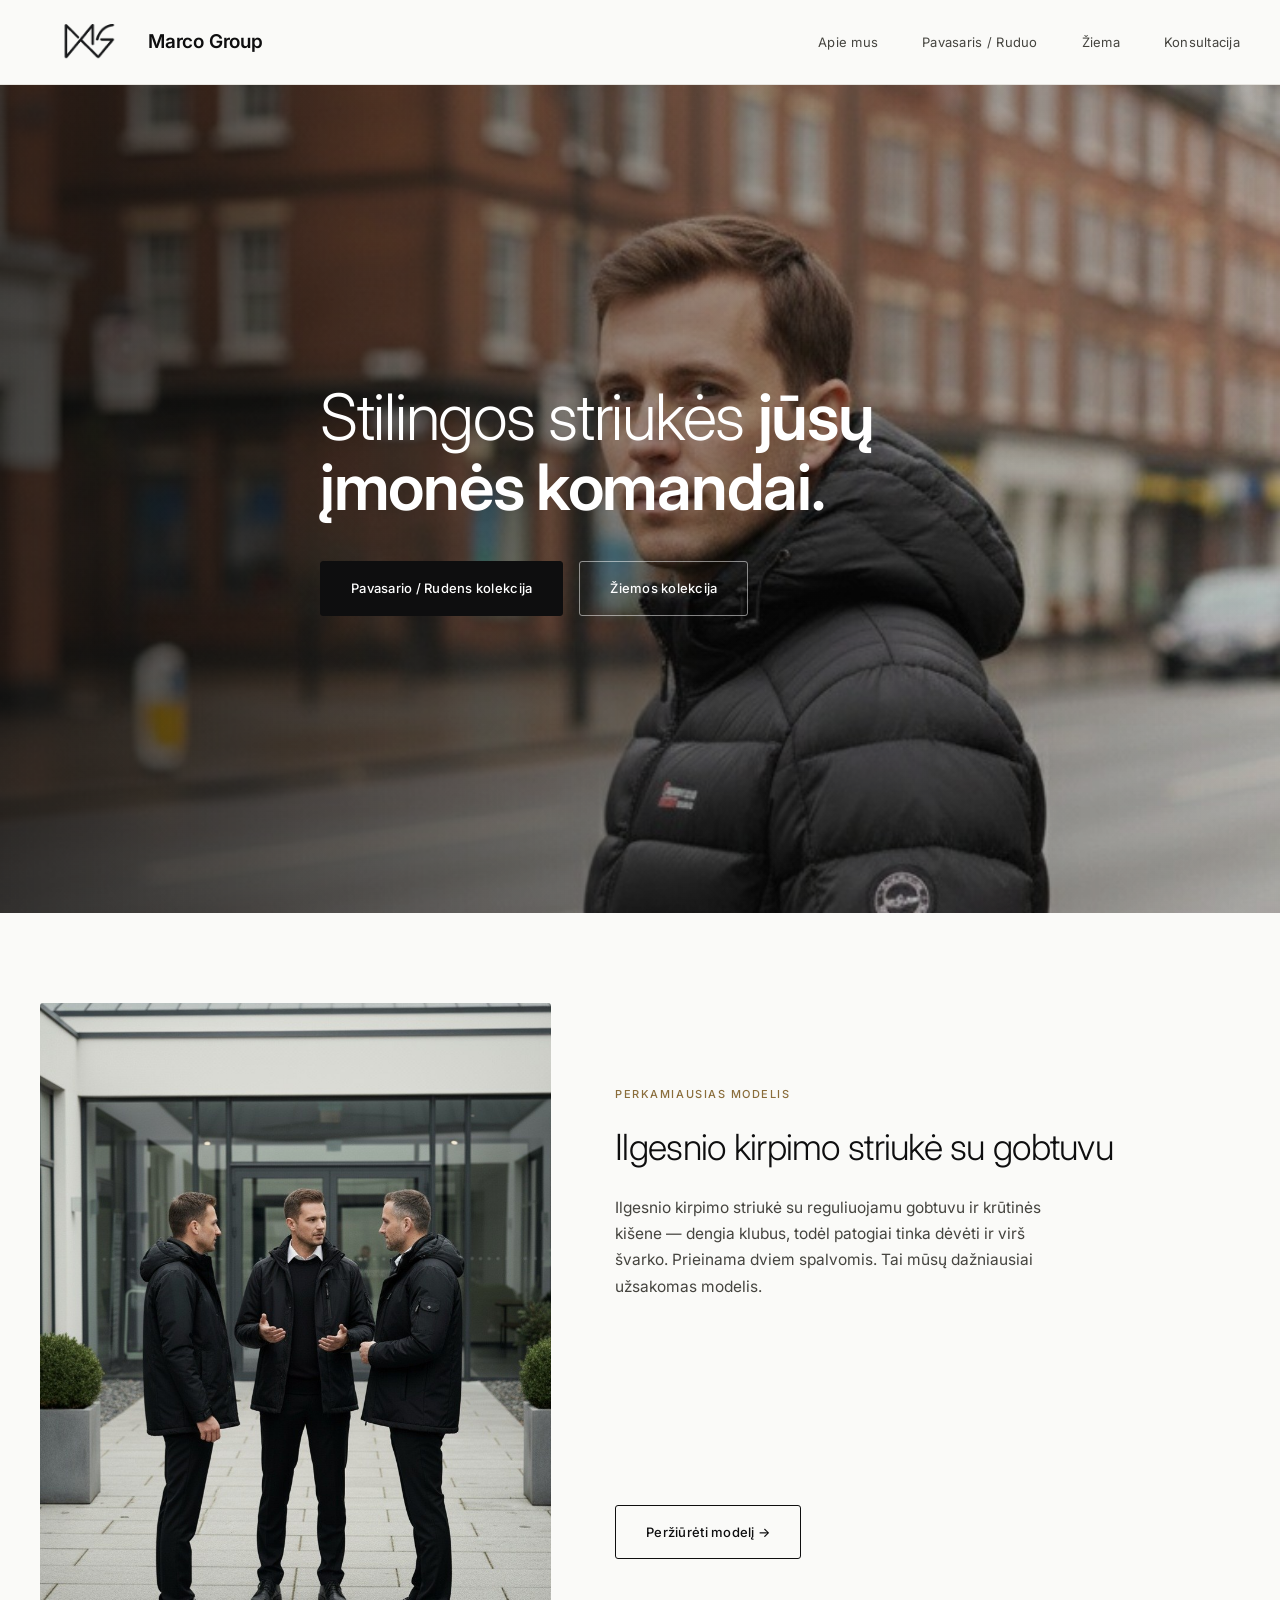
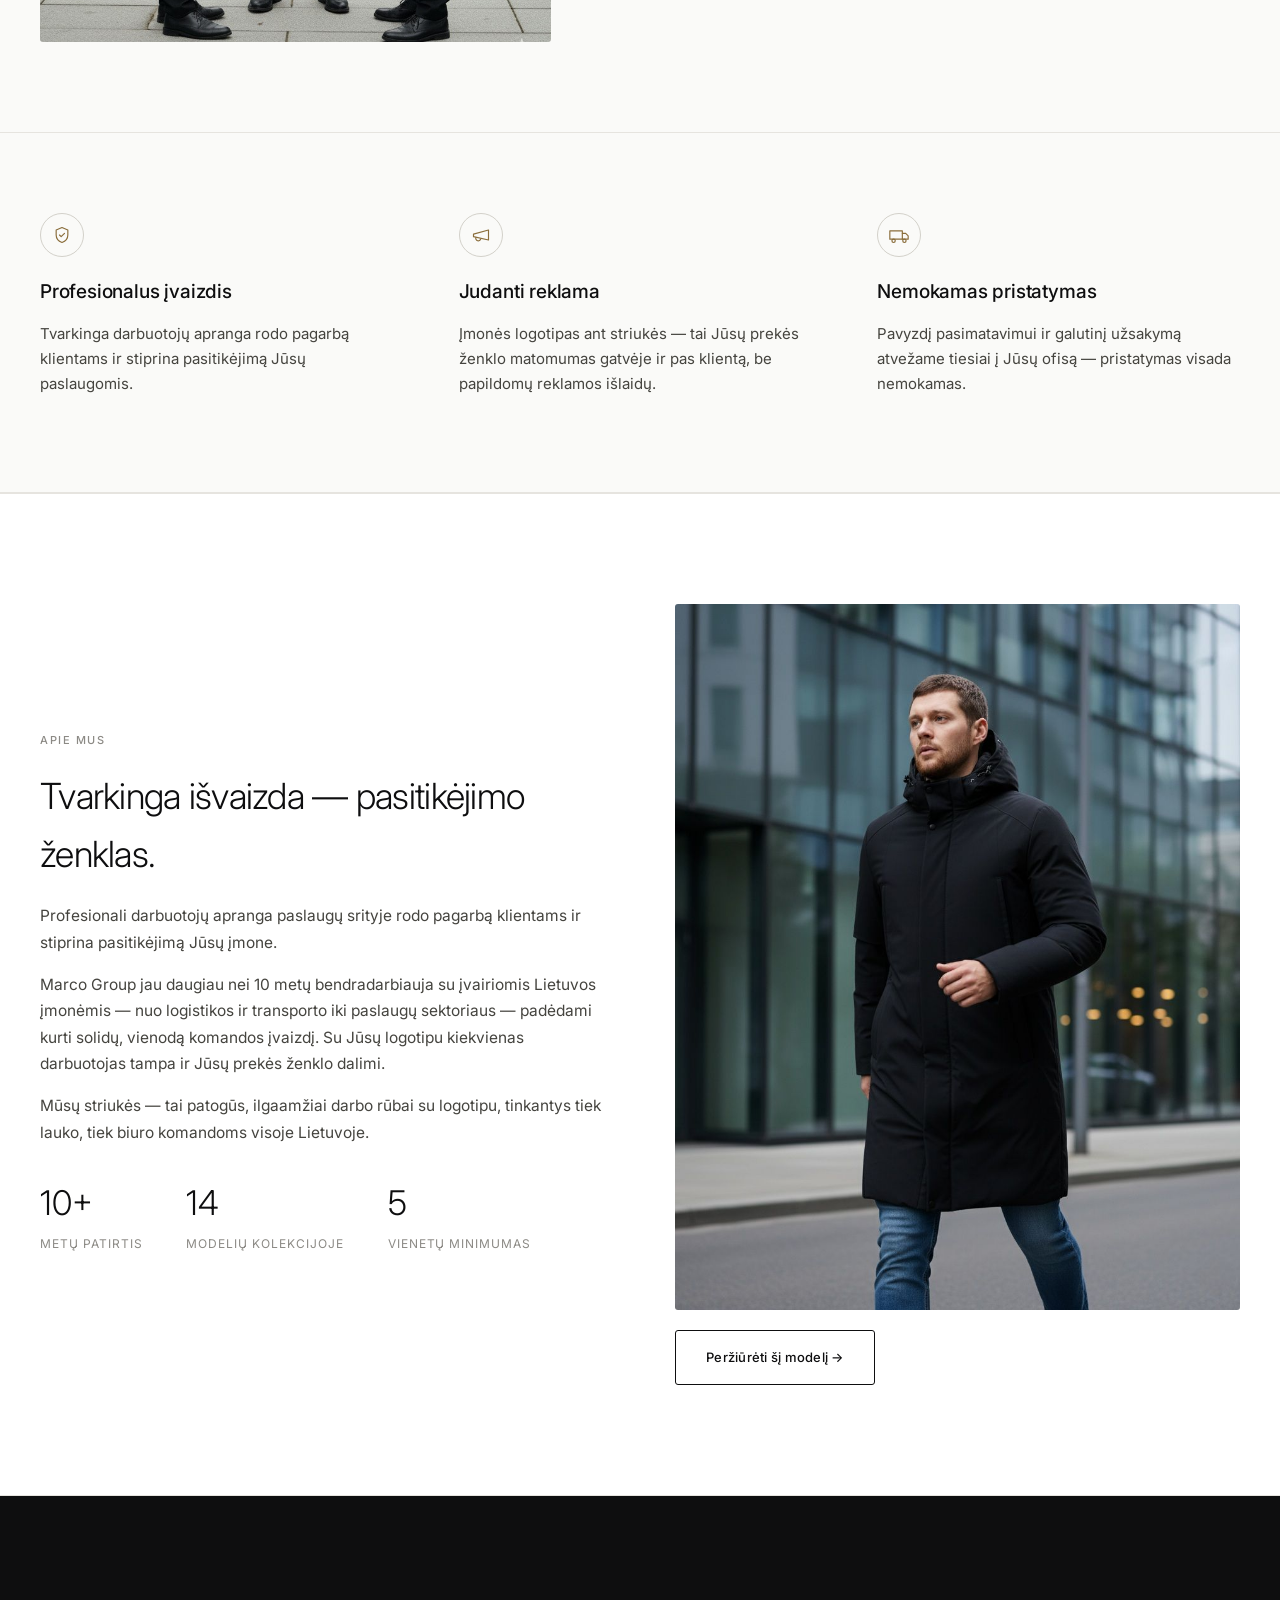
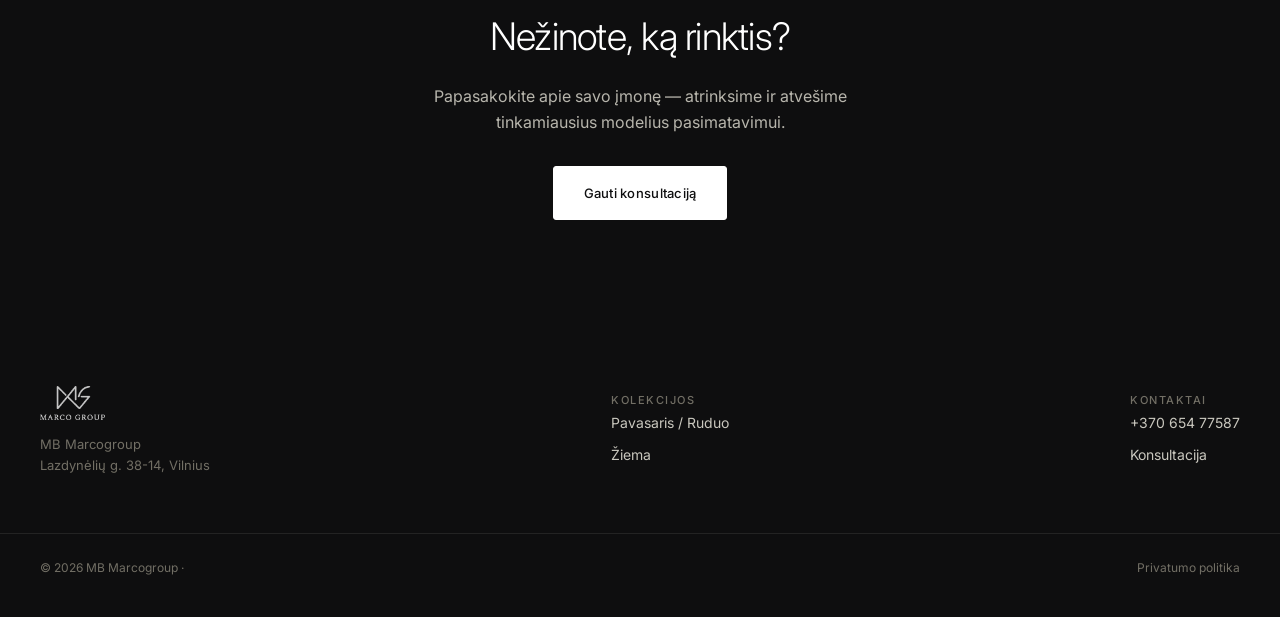
==== index.html @ 98ad334c "Create index.html" ====
<!DOCTYPE html>
<html lang="lt">
<head>
<meta charset="UTF-8">
<meta name="viewport" content="width=device-width, initial-scale=1.0">
<title>Striukės su logotipu įmonei | Darbo rūbai — Marco Group</title>
<meta name="description" content="Striukės ir darbo rūbai su logotipu jūsų įmonės komandai. Nuo 5 vienetų, be didelio gamybos minimumo. Nemokamas pavyzdžio pristatymas visoje Lietuvoje.">
<link rel="icon" type="image/png" href="marco-mark-dark.png">
<meta property="og:site_name" content="Marco Group">
<meta property="og:type" content="website">
<meta property="og:image" content="marco-logo-dark.png">
<meta property="og:title" content="Striukės su logotipu įmonei | Darbo rūbai — Marco Group">
<meta property="og:description" content="Striukės ir darbo rūbai su logotipu jūsų įmonės komandai. Nuo 5 vienetų, be didelio gamybos minimumo. Nemokamas pavyzdžio pristatymas visoje Lietuvoje.">
<link rel="canonical" href="https://striukestau.lt/">
<link rel="preconnect" href="https://fonts.googleapis.com">
<link href="https://fonts.googleapis.com/css2?family=Inter:wght@300;400;500;600&display=swap" rel="stylesheet">
<link rel="stylesheet" href="1.css">
<script type="application/ld+json">
{
  "@context": "https://schema.org",
  "@type": "Organization",
  "name": "Marco Group",
  "alternateName": "MB Marcogroup",
  "url": "https://striukestau.lt/",
  "logo": "https://striukestau.lt/marco-logo-dark.png",
  "description": "Striukės ir darbo rūbai su logotipu įmonėms visoje Lietuvoje. Nuo 5 vienetų.",
  "address": {
    "@type": "PostalAddress",
    "streetAddress": "Lazdynėlių g. 38-14",
    "addressLocality": "Vilnius",
    "addressCountry": "LT"
  },
  "areaServed": "LT",
  "contactPoint": {
    "@type": "ContactPoint",
    "telephone": "+370-654-77587",
    "email": "info@striukestau.lt",
    "contactType": "sales"
  }
}
</script>
</head>
<body>

<header class="site-header">
  <div class="wrap">
    <a href="index.html" class="logo" style="display:flex; align-items:center; gap:12px;"><img src="marco-mark-dark.png" alt="Marco Group" style="height:36px;width:auto;display:block;"><span>Marco Group</span></a>
    <nav>
      <ul>
        <li><a href="kolekcija.html?season=pavasaris-ruduo">Pavasaris / Ruduo</a></li>
        <li><a href="kolekcija.html?season=ziema">Žiema</a></li>
        <li><a href="konsultacija.html">Konsultacija</a></li>
      </ul>
    </nav>
  </div>
</header>

<section class="hero">
  <div class="hero-bg"></div>
  <div class="wrap">
    <div class="hero-content">
      <h1>Stilingos striukės <strong>jūsų įmonės komandai.</strong></h1>
      <div class="hero-ctas">
        <a href="kolekcija.html?season=pavasaris-ruduo" class="btn">Pavasario / Rudens kolekcija</a>
        <a href="kolekcija.html?season=ziema" class="btn outline">Žiemos kolekcija</a>
      </div>
    </div>
  </div>
</section>

<section class="flagship reveal">
  <div class="wrap">
    <div class="flagship-grid">
      <div class="flagship-img">
        <img src="jacket-55.jpg" alt="Ilgesnio kirpimo striukė su gobtuvu">
      </div>
      <div class="flagship-info">
        <span class="label" style="color:var(--accent-dark); margin-bottom:16px; display:block;">Perkamiausias modelis</span>
        <h2>Ilgesnio kirpimo striukė su gobtuvu</h2>
        <p>Ilgesnio kirpimo striukė su reguliuojamu gobtuvu ir krūtinės kišene — dengia klubus, todėl patogiai tinka dėvėti ir virš švarko. Prieinama dviem spalvomis. Tai mūsų dažniausiai užsakomas modelis.</p>
      </div>
      <a href="product.html?id=p04" class="btn outline flagship-cta">Peržiūrėti modelį →</a>
    </div>
  </div>
</section>

<section class="values">
  <div class="wrap">
    <div class="grid3">
      <div class="value-block reveal reveal-stagger" style="--reveal-delay:0ms;">
        <span class="v-icon"><svg viewBox="0 0 24 24" fill="none" stroke="currentColor" stroke-width="1.4" stroke-linecap="round" stroke-linejoin="round"><path d="M12 3l7 3v6c0 4.5-3 7.5-7 9-4-1.5-7-4.5-7-9V6l7-3z"/><path d="M9 12l2 2 4-4"/></svg></span>
        <h3>Profesionalus įvaizdis</h3>
        <p>Tvarkinga darbuotojų apranga rodo pagarbą klientams ir stiprina pasitikėjimą Jūsų paslaugomis.</p>
      </div>
      <div class="value-block reveal reveal-stagger" style="--reveal-delay:100ms;">
        <span class="v-icon"><svg viewBox="0 0 24 24" fill="none" stroke="currentColor" stroke-width="1.4" stroke-linecap="round" stroke-linejoin="round"><path d="M3 11l18-5v12L3 14v-3z"/><path d="M11.6 16.8a3 3 0 1 1-5.8-1.6"/></svg></span>
        <h3>Judanti reklama</h3>
        <p>Įmonės logotipas ant striukės — tai Jūsų prekės ženklo matomumas gatvėje ir pas klientą, be papildomų reklamos išlaidų.</p>
      </div>
      <div class="value-block reveal reveal-stagger" style="--reveal-delay:200ms;">
        <span class="v-icon"><svg viewBox="0 0 24 24" fill="none" stroke="currentColor" stroke-width="1.4" stroke-linecap="round" stroke-linejoin="round"><rect x="1" y="7" width="15" height="10"/><path d="M16 10h4l3 3v4h-7"/><circle cx="5.5" cy="19" r="2"/><circle cx="18.5" cy="19" r="2"/></svg></span>
        <h3>Nemokamas pristatymas</h3>
        <p>Pavyzdį pasimatavimui ir galutinį užsakymą atvežame tiesiai į Jūsų ofisą — pristatymas visada nemokamas.</p>
      </div>
    </div>
  </div>
</section>

<section class="trust" id="apie-mus">
  <div class="wrap">
    <div class="reveal">
      <span class="label" style="margin-bottom:18px; display:block;">Apie mus</span>
      <h2>Tvarkinga išvaizda — pasitikėjimo ženklas.</h2>
      <p>Profesionali darbuotojų apranga paslaugų srityje rodo pagarbą klientams ir stiprina pasitikėjimą Jūsų įmone.</p>
      <p>Marco Group jau daugiau nei 10 metų bendradarbiauja su įvairiomis Lietuvos įmonėmis — nuo logistikos ir transporto iki paslaugų sektoriaus — padėdami kurti solidų, vienodą komandos įvaizdį. Su Jūsų logotipu kiekvienas darbuotojas tampa ir Jūsų prekės ženklo dalimi.</p>
      <p>Mūsų striukės — tai patogūs, ilgaamžiai darbo rūbai su logotipu, tinkantys tiek lauko, tiek biuro komandoms visoje Lietuvoje.</p>
      <div class="trust-stats">
        <div><span class="num">10+</span><span class="lbl">Metų patirtis</span></div>
        <div><span class="num">14</span><span class="lbl">Modelių kolekcijoje</span></div>
        <div><span class="num">5</span><span class="lbl">Vienetų minimumas</span></div>
      </div>
    </div>
    <div class="reveal" style="--reveal-delay:150ms;">
      <img src="jacket-12.jpg" alt="Vyras su ilga juoda parka prie stiklinio verslo centro">
      <a href="product.html?id=p02" class="btn outline" style="margin-top:20px;">Peržiūrėti šį modelį →</a>
    </div>
  </div>
</section>

<section class="contact-strip">
  <div class="wrap reveal">
    <h2>Nežinote, ką rinktis?</h2>
    <p>Papasakokite apie savo įmonę — atrinksime ir atvešime tinkamiausius modelius pasimatavimui.</p>
    <a href="konsultacija.html" class="btn">Gauti konsultaciją</a>
  </div>
</section>

<footer>
  <div class="wrap">
    <div>
      <img src="marco-logo-light.png" alt="Marco Group" style="height:34px; width:auto; margin-bottom:14px; opacity:0.85;">
      <p style="font-size:13px; color:#726F65; max-width:220px;">MB Marcogroup<br>Lazdynėlių g. 38-14, Vilnius</p>
    </div>
    <div class="f-col">
      <span class="label">Kolekcijos</span>
      <a href="kolekcija.html?season=pavasaris-ruduo">Pavasaris / Ruduo</a>
      <a href="kolekcija.html?season=ziema">Žiema</a>
    </div>
    <div class="f-col">
      <span class="label">Kontaktai</span>
      <a href="tel:+37065477587">+370 654 77587</a>
      <a href="konsultacija.html">Konsultacija</a>
    </div>
  </div>
  <div class="wrap f-bottom">© 2026 MB Marcogroup · <a href="privatumo-politika.html" style="color:inherit;">Privatumo politika</a></div>
</footer>

<script src="6.js"></script>
</body>
    </html>
---- 1.css ----
/* ============================================
   STRIUKĖS TAU — B2B svetainė
   Estetika: Ministry of Supply / Stripe.
   Baltas fonas, plonas geometrinis šriftas, daug oro.
   ============================================ */

:root{
  --bg: #FAFAF8;
  --surface: #FFFFFF;
  --ink: #0E0E0F;
  --ink-soft: #45443F;
  --muted: #8C8A85;
  --line: #E6E4DF;
  --line-strong: #D3D1CA;
  --accent: #A9834B;
  --accent-dark: #8A6D3B;
  --radius: 3px;
  --maxw: 1280px;
}

*{ box-sizing:border-box; }
html{ scroll-behavior:smooth; }
body{
  margin:0;
  background:var(--bg);
  color:var(--ink);
  font-family:"Inter", -apple-system, BlinkMacSystemFont, sans-serif;
  font-weight:400;
  font-size:16px;
  line-height:1.6;
  -webkit-font-smoothing:antialiased;
}

h1,h2,h3,h4{
  font-family:"Inter", sans-serif;
  font-weight:300;
  letter-spacing:-0.02em;
  margin:0;
  color:var(--ink);
}
h1{ font-weight:300; }
strong, b{ font-weight:600; }

.label{
  font-size:11px;
  text-transform:uppercase;
  letter-spacing:0.14em;
  color:var(--muted);
  font-weight:500;
}

a{ color:inherit; text-decoration:none; }
img{ display:block; max-width:100%; }

.wrap{
  max-width:var(--maxw);
  margin:0 auto;
  padding:0 40px;
}

/* ---------- HEADER ---------- */
.site-header{
  position:sticky; top:0; z-index:50;
  background:rgba(250,250,248,0.94);
  backdrop-filter:blur(10px);
  border-bottom:1px solid var(--line);
}
.site-header .wrap{
  display:flex; align-items:center; justify-content:space-between;
  height:84px;
}
.logo{
  font-size:19px;
  font-weight:600;
  letter-spacing:-0.01em;
}
.logo span{ color:var(--ink); font-weight:600; }
nav ul{
  list-style:none; display:flex; margin:0; padding:0;
}
nav ul li{ margin-left:44px; }
nav ul li:first-child{ margin-left:0; }
nav a{
  font-size:13px;
  letter-spacing:0.02em;
  color:var(--ink-soft);
  padding:6px 0;
  border-bottom:1px solid transparent;
  transition:border-color .2s ease, color .2s ease;
}
nav a:hover, nav a.active{ color:var(--ink); border-color:var(--ink); }

/* ---------- BUTTONS ---------- */
.btn{
  display:inline-flex; align-items:center; gap:10px;
  background:var(--ink); color:#fff;
  font-size:13px; font-weight:500; letter-spacing:0.02em;
  padding:16px 30px; border-radius:var(--radius);
  border:1px solid var(--ink);
  transition:background .2s ease, color .2s ease, border-color .2s ease;
  white-space:nowrap; cursor:pointer;
}
.btn:hover{ background:transparent; color:var(--ink); }
.btn.outline{ background:transparent; color:var(--ink); }
.btn.outline:hover{ background:var(--ink); color:#fff; }
.btn.accent{ background:var(--accent-dark); border-color:var(--accent-dark); }
.btn.accent:hover{ background:transparent; color:var(--accent-dark); }
.btn:disabled{ opacity:0.35; cursor:not-allowed; }
.btn:disabled:hover{ background:var(--ink); color:#fff; }
.btn.full{ width:100%; justify-content:center; }

/* ---------- HERO ---------- */
.hero{
  position:relative;
  min-height:92vh;
  display:flex; align-items:center;
  overflow:hidden;
  background:#111;
}
.hero-bg{
  position:absolute; top:0; right:0; bottom:0; left:0;
  background:url("jacket-01.jpg") center 22% / cover no-repeat;
  animation:heroZoom 12s ease-in-out infinite alternate;
  will-change:transform;
}
@keyframes heroZoom{
  from{ transform:scale(1); }
  to{ transform:scale(1.12); }
}
@media (prefers-reduced-motion: reduce){
  .hero-bg{ animation:none; }
}
.hero::before{
  content:"";
  position:absolute; top:0; right:0; bottom:0; left:0;
  background:linear-gradient(90deg, rgba(10,10,10,0.72) 0%, rgba(10,10,10,0.42) 45%, rgba(10,10,10,0.12) 100%);
  z-index:1;
}
.hero-content{
  position:relative; z-index:2;
  color:#fff;
  max-width:640px;
}
.hero h1{
  font-size:clamp(38px, 5.2vw, 64px);
  line-height:1.08;
  font-weight:300;
  color:#fff;
  letter-spacing:-0.02em;
}
.hero h1 strong{ font-weight:600; }
.hero p.lede{
  margin-top:26px;
  font-size:18px;
  font-weight:300;
  max-width:480px;
  color:rgba(255,255,255,0.82);
  line-height:1.6;
}
.hero-ctas{
  margin-top:40px;
  display:flex; gap:16px; flex-wrap:wrap;
}
.hero-ctas .btn.outline{ color:#fff; border-color:rgba(255,255,255,0.5); }
.hero-ctas .btn.outline:hover{ background:#fff; color:var(--ink); border-color:#fff; }

.hero.hero-compact{
  min-height:46vh;
}
@media (min-width:961px){
  .hero.hero-compact{ min-height:38vh; }
}
.hero-compact-title{
  font-size:clamp(30px, 4.2vw, 46px);
  line-height:1.12;
  font-weight:300;
  color:#fff;
  letter-spacing:-0.02em;
  margin:0;
}
.hero-compact-title strong{ font-weight:600; }

/* ---------- FLAGSHIP PRODUCT ---------- */
.flagship{
  padding:90px 0;
  border-bottom:1px solid var(--line);
}
.flagship-grid{
  display:grid;
  grid-template-columns:0.9fr 1.1fr;
  grid-template-areas:
    "img info"
    "img cta";
  column-gap:64px;
  row-gap:24px;
  align-items:center;
}
.flagship-img{
  grid-area:img;
  aspect-ratio:4/5; overflow:hidden; border-radius:var(--radius); background:#eee;
}
.flagship-img img{ width:100%; height:100%; object-fit:cover; }
.flagship-info{ grid-area:info; }
.flagship-info h2{ font-size:clamp(26px,3.2vw,36px); font-weight:300; margin-bottom:18px; }
.flagship-info p{ color:var(--ink-soft); font-size:15.5px; line-height:1.7; max-width:440px; }
.flagship-cta{ grid-area:cta; justify-self:start; }
@media (max-width:960px){
  .flagship-grid{
    grid-template-columns:1fr;
    grid-template-areas:
      "info"
      "img"
      "cta";
    gap:32px;
  }
}

/* ---------- VALUE PROPS ---------- */
.values{
  padding:80px 0;
  border-bottom:1px solid var(--line);
}
.values .grid3{
  display:grid; grid-template-columns:repeat(3,1fr); gap:56px;
}
.value-block .v-icon{
  display:inline-flex; align-items:center; justify-content:center;
  width:44px; height:44px; margin-bottom:20px;
  border:1px solid var(--line-strong); border-radius:50%;
  color:var(--accent-dark);
}
.value-block .v-icon svg{ width:20px; height:20px; }
.value-block h3{
  font-size:19px; font-weight:500; letter-spacing:-0.01em; margin-bottom:10px;
}
.value-block p{ color:var(--ink-soft); font-size:15px; line-height:1.65; }

/* ---------- SECTION GENERIC ---------- */
section{ padding:110px 0; }
.section-head{
  margin-bottom:56px;
}
.section-head .label{ display:block; margin-bottom:16px; }
.section-head h2{ font-size:clamp(28px,3.6vw,42px); font-weight:300; letter-spacing:-0.02em; }
.section-head p{ color:var(--muted); max-width:460px; margin-top:14px; font-size:15px; }

/* ---------- COLLECTION TABS ---------- */
.season-tabs{
  display:flex; gap:8px; margin-bottom:56px;
  border-bottom:1px solid var(--line);
}
.season-tab{
  padding:14px 4px; margin-right:36px;
  font-size:14px; color:var(--muted);
  border-bottom:2px solid transparent;
  cursor:pointer; background:none; border-top:none; border-left:none; border-right:none;
  font-family:inherit;
  transition:color .2s ease, border-color .2s ease;
}
.season-tab.active{ color:var(--ink); border-color:var(--ink); }

/* ---------- PRODUCT GRID ---------- */
.grid{
  display:grid;
  grid-template-columns:repeat(3, 1fr);
  gap:44px 32px;
}
.p-card{ cursor:pointer; }
.p-card .imgwrap{
  position:relative;
  aspect-ratio:4/5;
  overflow:hidden;
  background:#eee;
  border-radius:var(--radius);
}
.p-card .imgwrap img{
  position:absolute; inset:0;
  width:100%; height:100%; object-fit:cover;
  transition:opacity .45s ease, transform .6s cubic-bezier(.2,.8,.2,1);
}
.p-card .imgwrap img.img-a{ opacity:1; z-index:1; }
.p-card .imgwrap img.img-b{ opacity:0; z-index:2; }
.p-card:hover .imgwrap img{ transform:scale(1.035); }
.p-card:hover .imgwrap img.img-b{ opacity:1; }
.badge-featured{
  position:absolute; top:14px; left:14px; z-index:3;
  background:var(--ink); color:#fff;
  font-size:11px; text-transform:uppercase; letter-spacing:0.08em;
  padding:6px 12px; border-radius:20px;
}
.badge-num{
  position:absolute; top:14px; right:14px; z-index:3;
  background:#fff; color:var(--ink);
  font-family:"Inter", sans-serif;
  font-size:13px; font-weight:600;
  width:28px; height:28px; border-radius:50%;
  display:flex; align-items:center; justify-content:center;
  box-shadow:0 1px 4px rgba(0,0,0,0.25);
}
.p-card .meta{ padding-top:18px; display:flex; justify-content:space-between; align-items:baseline; }
.p-card h4{ font-size:15px; font-weight:500; letter-spacing:-0.005em; }
.p-number{ color:var(--accent-dark); font-weight:600; margin-right:5px; white-space:nowrap; }
.p-card .price{ font-size:14px; color:var(--muted); white-space:nowrap; margin-left:12px; }

/* ---------- ABOUT / TRUST STRIP ---------- */
.trust{
  background:var(--surface);
  border-top:1px solid var(--line);
  border-bottom:1px solid var(--line);
}
.trust .wrap{
  display:grid; grid-template-columns:1fr 1fr; gap:70px; align-items:center;
}
.trust h2{ font-size:clamp(26px,3.2vw,36px); font-weight:300; margin-bottom:20px; }
.trust p{ color:var(--ink-soft); font-size:15.5px; margin-bottom:16px; line-height:1.7; }
.trust-stats{ display:flex; gap:44px; margin-top:30px; }
.trust-stats .num{ font-size:34px; font-weight:300; display:block; color:var(--ink); }
.trust-stats .lbl{ font-size:12px; color:var(--muted); text-transform:uppercase; letter-spacing:0.08em; margin-top:4px; }
.trust img{ width:100%; aspect-ratio:4/5; object-fit:cover; border-radius:var(--radius); }

/* ---------- FOOTER ---------- */
footer{
  background:var(--ink); color:#9A988F;
  padding:56px 0 40px;
}
footer .wrap{
  display:flex; justify-content:space-between; align-items:flex-start; flex-wrap:wrap; gap:32px;
}
footer .f-logo{ color:#fff; font-size:17px; font-weight:600; margin-bottom:10px; }
footer .f-logo span{ color:var(--accent); font-weight:400; }
footer .f-col .label{ color:#726F65; margin-bottom:14px; }
footer .f-col a{ display:block; font-size:14px; margin-bottom:10px; color:#C9C7BE; }
footer .f-col a:hover{ color:#fff; }
footer .f-bottom{
  border-top:1px solid #232323; margin-top:44px; padding-top:24px;
  font-size:12px; color:#726F65;
}

/* ================= PRODUCT DETAIL PAGE ================= */
.product-detail{ padding:56px 0 120px; }
.pd-grid{
  display:grid; grid-template-columns:1.1fr 0.9fr; gap:72px;
}
.pd-gallery-main{
  aspect-ratio:4/5; overflow:hidden; border-radius:var(--radius); background:#eee; margin-bottom:14px;
}
.pd-gallery-main img{ width:100%; height:100%; object-fit:cover; }
.pd-gallery-thumbs{ display:flex; gap:12px; }
.pd-gallery-thumbs img{
  width:84px; height:104px; object-fit:cover; border-radius:var(--radius);
  cursor:pointer; border:1px solid var(--line); opacity:0.7; transition:opacity .2s ease, border-color .2s ease;
}
.pd-gallery-thumbs img:hover, .pd-gallery-thumbs img.active{ opacity:1; border-color:var(--ink); }

.pd-info .season-pill{
  display:inline-block; font-size:11px; text-transform:uppercase; letter-spacing:0.1em;
  color:var(--accent-dark); border:1px solid var(--accent); padding:5px 12px; border-radius:20px;
  margin-bottom:20px;
}
.pd-bestseller-badge{
  display:none;
  font-size:11px; text-transform:uppercase; letter-spacing:0.08em;
  background:var(--ink); color:#fff; padding:5px 12px; border-radius:20px;
  margin-bottom:20px; margin-left:8px;
}
.pd-info h1{ font-size:clamp(28px,3.4vw,38px); font-weight:300; letter-spacing:-0.02em; margin-bottom:18px; }
.pd-number{
  display:block; font-size:12px; font-weight:600; text-transform:uppercase;
  letter-spacing:0.1em; color:var(--accent-dark); margin-bottom:8px;
}
.pd-info .desc{ color:var(--ink-soft); font-size:15.5px; line-height:1.7; margin-bottom:36px; }

.color-select{ margin-bottom:32px; }
.color-options{ display:flex; gap:10px; flex-wrap:wrap; }
.color-btn{
  padding:11px 20px; font-size:13.5px; border:1px solid var(--line-strong);
  background:#fff; border-radius:20px; cursor:pointer; color:var(--ink-soft);
  transition:border-color .2s ease, color .2s ease, background .2s ease;
  font-family:inherit;
}
.color-btn:hover{ border-color:var(--ink); color:var(--ink); }
.color-btn.active{ background:var(--ink); border-color:var(--ink); color:#fff; }

.tier-table{ width:100%; border-collapse:collapse; margin-bottom:40px; }
.tier-table th{
  text-align:left; font-size:11px; text-transform:uppercase; letter-spacing:0.08em;
  color:var(--muted); font-weight:500; padding:0 0 10px; border-bottom:1px solid var(--line);
}
.tier-table td{ padding:16px 0; border-bottom:1px solid var(--line); font-size:15px; }
.tier-table td.price{ font-weight:600; text-align:right; }
.tier-table tr.active-tier td{ color:var(--accent-dark); }

.size-matrix{ margin-bottom:28px; }
.size-matrix .sm-label{ margin-bottom:14px; }
.sm-row{ display:grid; grid-template-columns:repeat(auto-fill, minmax(64px, 1fr)); gap:10px; }
.sm-cell{ text-align:center; }
.sm-cell label{ display:block; font-size:12px; color:var(--muted); margin-bottom:8px; letter-spacing:0.04em; }
.sm-cell input{
  width:100%; text-align:center; padding:12px 4px;
  border:1px solid var(--line-strong); border-radius:var(--radius);
  font-family:inherit; font-size:15px; color:var(--ink);
}
.sm-cell input:focus{ outline:none; border-color:var(--ink); }
.sm-total{
  display:flex; flex-wrap:wrap; gap:8px 20px; justify-content:space-between; align-items:center;
  margin-top:18px; padding-top:18px; border-top:1px solid var(--line);
  font-size:14px; color:var(--ink-soft);
}
.sm-total .n{ font-weight:600; color:var(--ink); }
.sm-warning{
  display:none;
  margin-top:14px; padding:12px 16px; border-radius:var(--radius);
  background:#FBF3EC; color:var(--accent-dark); font-size:13.5px;
  border:1px solid #ECD9C4;
}
.sm-warning.show{ display:block; }

.logo-tool{
  border:1px solid var(--line); border-radius:var(--radius); padding:28px; margin-bottom:32px;
}
.logo-tool-head{ display:flex; justify-content:space-between; align-items:flex-start; margin-bottom:20px; gap:16px; }
.logo-tool-head h4{ font-size:15px; font-weight:500; }
.clean-toggle{ display:flex; align-items:center; gap:8px; font-size:13px; color:var(--ink-soft); cursor:pointer; white-space:nowrap; }
.clean-toggle input{ width:16px; height:16px; }

.dropzone{
  border:1.5px dashed var(--line-strong); border-radius:var(--radius);
  padding:30px; text-align:center; color:var(--muted); font-size:13.5px;
  cursor:pointer; transition:border-color .2s ease, background .2s ease;
}
.dropzone.dragover{ border-color:var(--accent); background:#FBF8F2; }
.dropzone input{ display:none; }

.visualizer{ margin-top:22px; display:none; }
.visualizer.show{ display:block; }
.viz-stage{
  position:relative; width:100%; aspect-ratio:4/5; border-radius:var(--radius); overflow:hidden;
  background:#eee; user-select:none;
}
.viz-stage img.base{ width:100%; height:100%; object-fit:cover; pointer-events:none; }
.viz-logo{
  position:absolute; width:90px; height:90px; cursor:grab;
  touch-action:none;
}
.viz-logo img{ width:100%; height:100%; object-fit:contain; pointer-events:none; }
.viz-logo.dragging{ cursor:grabbing; }

/* Dydžio keitimo rankenėlė (kampe) — maža ir nenumaniai matoma, kad nebūtų kliūtis */
.viz-logo-resize{
  position:absolute;
  right:-10px; bottom:-10px;
  width:13px; height:13px;
  background:rgba(255,255,255,0.92);
  border:1.5px solid var(--ink);
  border-radius:50%;
  cursor:nwse-resize;
  touch-action:none;
  z-index:5;
  box-shadow:0 1px 2px rgba(0,0,0,0.3);
}

.viz-note{ font-size:12px; color:var(--muted); margin-top:12px; }
.logo-tool.disabled{ opacity:0.4; pointer-events:none; }

.modal-overlay{
  display:none;
  position:fixed; inset:0; background:rgba(14,14,15,0.5);
  z-index:100; align-items:center; justify-content:center; padding:20px;
}
.modal-overlay.show{ display:flex; }
.modal{
  background:#fff; border-radius:var(--radius); padding:44px;
  max-width:440px; width:100%; position:relative;
}
.modal-close{
  position:absolute; top:20px; right:20px; font-size:20px; color:var(--muted);
  cursor:pointer; background:none; border:none; font-family:inherit;
}
.modal h3{ font-size:22px; font-weight:400; margin-bottom:8px; }
.modal p.sub{ color:var(--muted); font-size:14px; margin-bottom:28px; }
.field{ margin-bottom:18px; }
.field label{ display:block; font-size:12.5px; color:var(--ink-soft); margin-bottom:8px; }
.field input, .field textarea{
  width:100%; padding:13px 14px; border:1px solid var(--line-strong); border-radius:var(--radius);
  font-family:inherit; font-size:14.5px; color:var(--ink);
}
.field input:focus, .field textarea:focus{ outline:none; border-color:var(--ink); }
.field textarea{ resize:vertical; min-height:90px; }
.form-status{ font-size:13.5px; margin-top:14px; text-align:center; min-height:18px; }
.form-status.ok{ color:#3C7A4E; }
.form-status.err{ color:var(--accent-dark); }

/* ---------- CONSULTATION PAGE ---------- */
.consult-hero{ padding:100px 0 60px; }
.consult-hero .label{ margin-bottom:18px; }
.consult-hero h1{ font-size:clamp(30px,4vw,46px); font-weight:300; max-width:680px; margin-bottom:18px; }
.consult-hero p{ color:var(--ink-soft); font-size:16px; max-width:540px; }
.consult-form{ padding-bottom:120px; }
.consult-form .wrap{ max-width:640px; }

/* ---------- CONTACT STRIP (shared) ---------- */
.contact-strip{
  background:var(--ink); color:#fff; text-align:center;
}
.contact-strip h2{ color:#fff; font-size:clamp(26px,3.4vw,38px); font-weight:300; margin-bottom:18px; }
.contact-strip p{ color:#B7B5AC; margin-bottom:30px; max-width:440px; margin-left:auto; margin-right:auto; }
.contact-strip .btn{ background:#fff; color:var(--ink); border-color:#fff; }
.contact-strip .btn:hover{ background:transparent; color:#fff; }

/* ---------- RESPONSIVE ---------- */
/* ---------- MOBILE MENU BUTTON (hamburger) ---------- */
.mobile-menu-btn{
  display:none;
  background:none; border:none; cursor:pointer;
  padding:8px; margin-left:16px;
  flex-direction:column; gap:5px;
  justify-content:center; align-items:center;
}
.mobile-menu-btn span{
  display:block; width:22px; height:2px;
  background:var(--ink); border-radius:2px;
  transition:transform .2s ease, opacity .2s ease;
}
.site-header.nav-open .mobile-menu-btn span:nth-child(1){ transform:translateY(7px) rotate(45deg); }
.site-header.nav-open .mobile-menu-btn span:nth-child(2){ opacity:0; }
.site-header.nav-open .mobile-menu-btn span:nth-child(3){ transform:translateY(-7px) rotate(-45deg); }

@media (max-width:960px){
  .mobile-menu-btn{ display:flex; }
  nav ul{
    display:none;
    position:absolute;
    top:84px; left:0; right:0;
    flex-direction:column;
    background:var(--surface);
    padding:12px 22px 24px;
    border-bottom:1px solid var(--line);
    box-shadow:0 12px 24px rgba(0,0,0,0.08);
  }
  .site-header.nav-open nav ul{ display:flex; }
  nav ul li{ margin-left:0; }
  nav ul li a{ display:block; padding:14px 0; font-size:15px; border-bottom:1px solid var(--line); }
  nav ul li:last-child a{ border-bottom:none; }
  .values .grid3{ grid-template-columns:1fr; gap:36px; }
  .trust .wrap{ grid-template-columns:1fr; }
  .trust img{ order:-1; }
  .grid{ grid-template-columns:repeat(2,1fr); gap:28px 20px; }
  .pd-grid{ grid-template-columns:1fr; gap:36px; }
  .sm-row{ grid-template-columns:repeat(auto-fill, minmax(56px, 1fr)); }
  footer .wrap{ flex-direction:column; }
}
@media (max-width:560px){
  .wrap{ padding:0 22px; }
  .grid{ grid-template-columns:1fr 1fr; }
  .hero-ctas{ flex-direction:column; }
  .hero-ctas .btn{ width:100%; justify-content:center; }
  .badge-featured{
    font-size:9px;
    padding:4px 8px;
    top:8px; left:8px;
    letter-spacing:0.04em;
  }
  .pd-bestseller-badge{
    font-size:9px;
    padding:4px 10px;
    letter-spacing:0.04em;
  }
}

@media (prefers-reduced-motion: reduce){
  *{ transition:none !important; scroll-behavior:auto !important; }
}

/* ---------- SCROLL REVEAL ---------- */
.reveal{
  opacity:0;
  transform:translateY(28px);
  transition:opacity .7s cubic-bezier(.16,.8,.24,1), transform .7s cubic-bezier(.16,.8,.24,1);
}
.reveal.in-view{
  opacity:1;
  transform:translateY(0);
}
.reveal-stagger.in-view{ transition-delay:var(--reveal-delay, 0ms); }
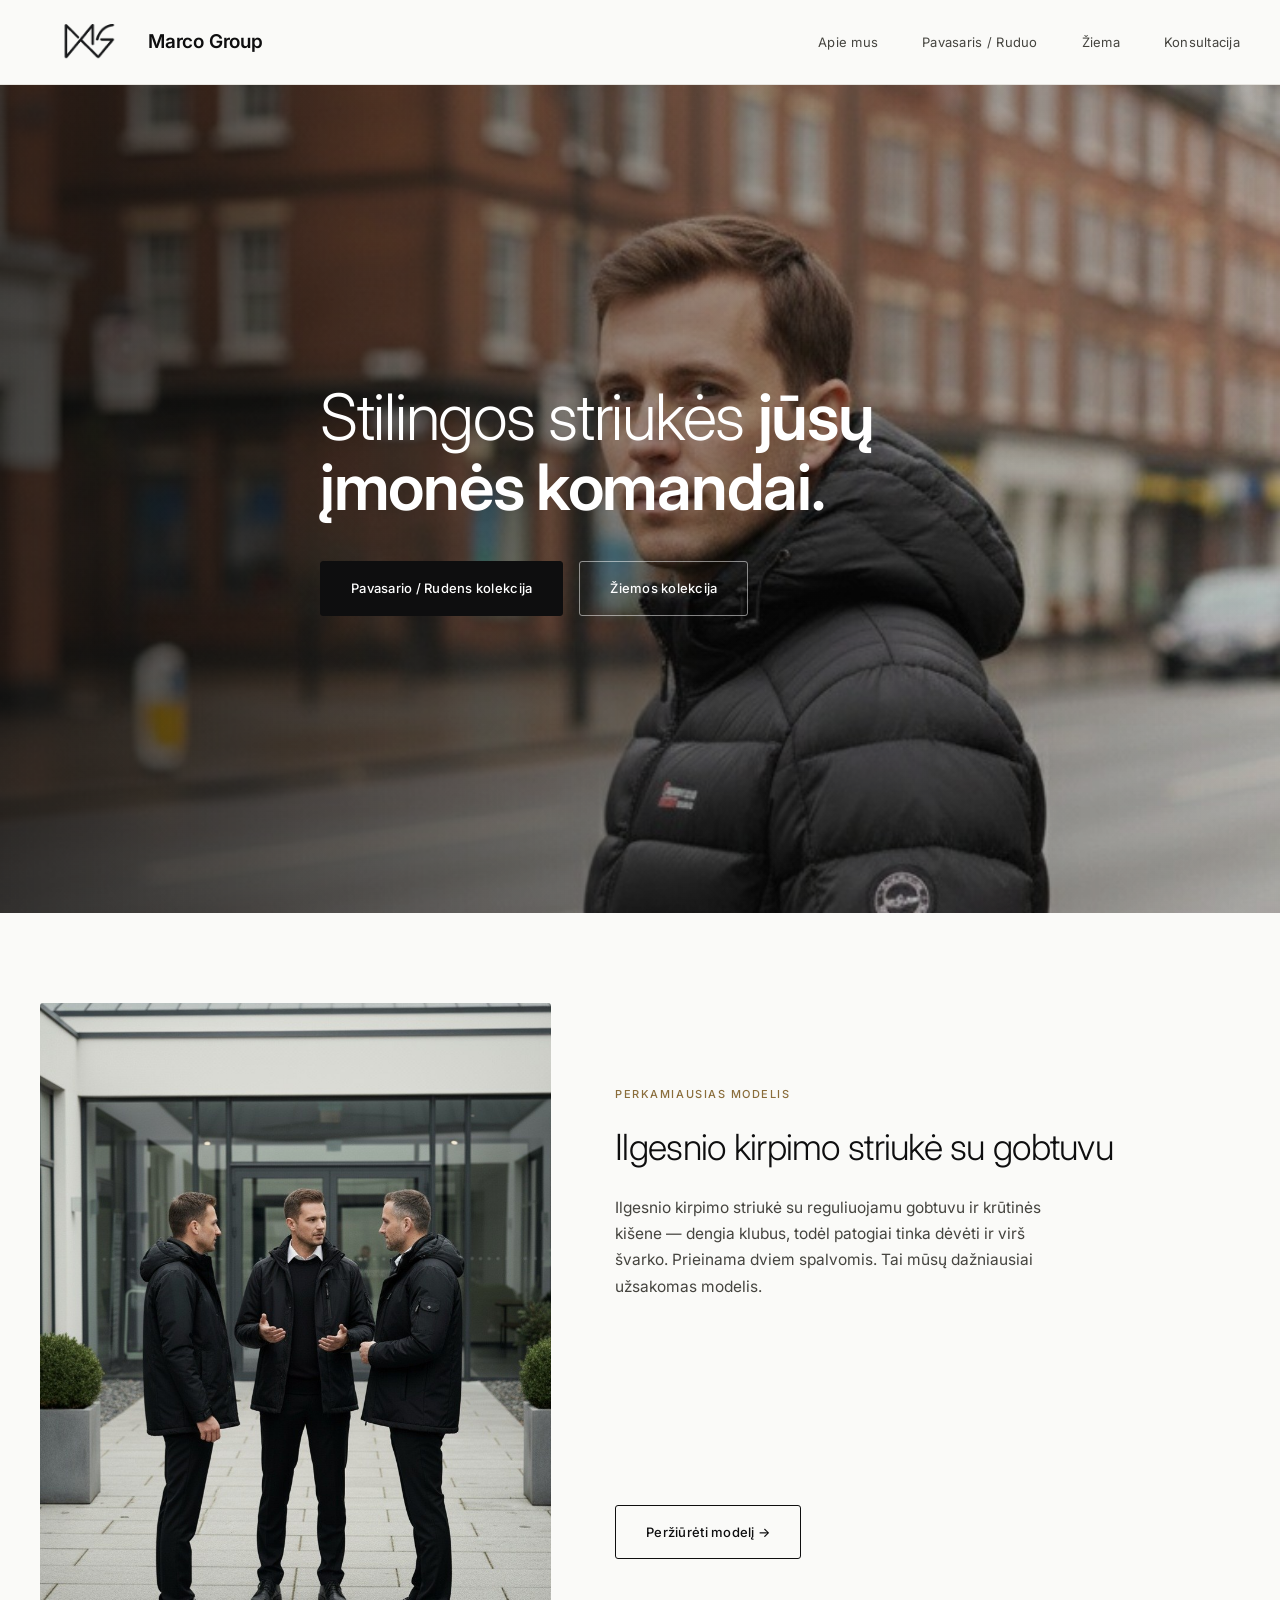
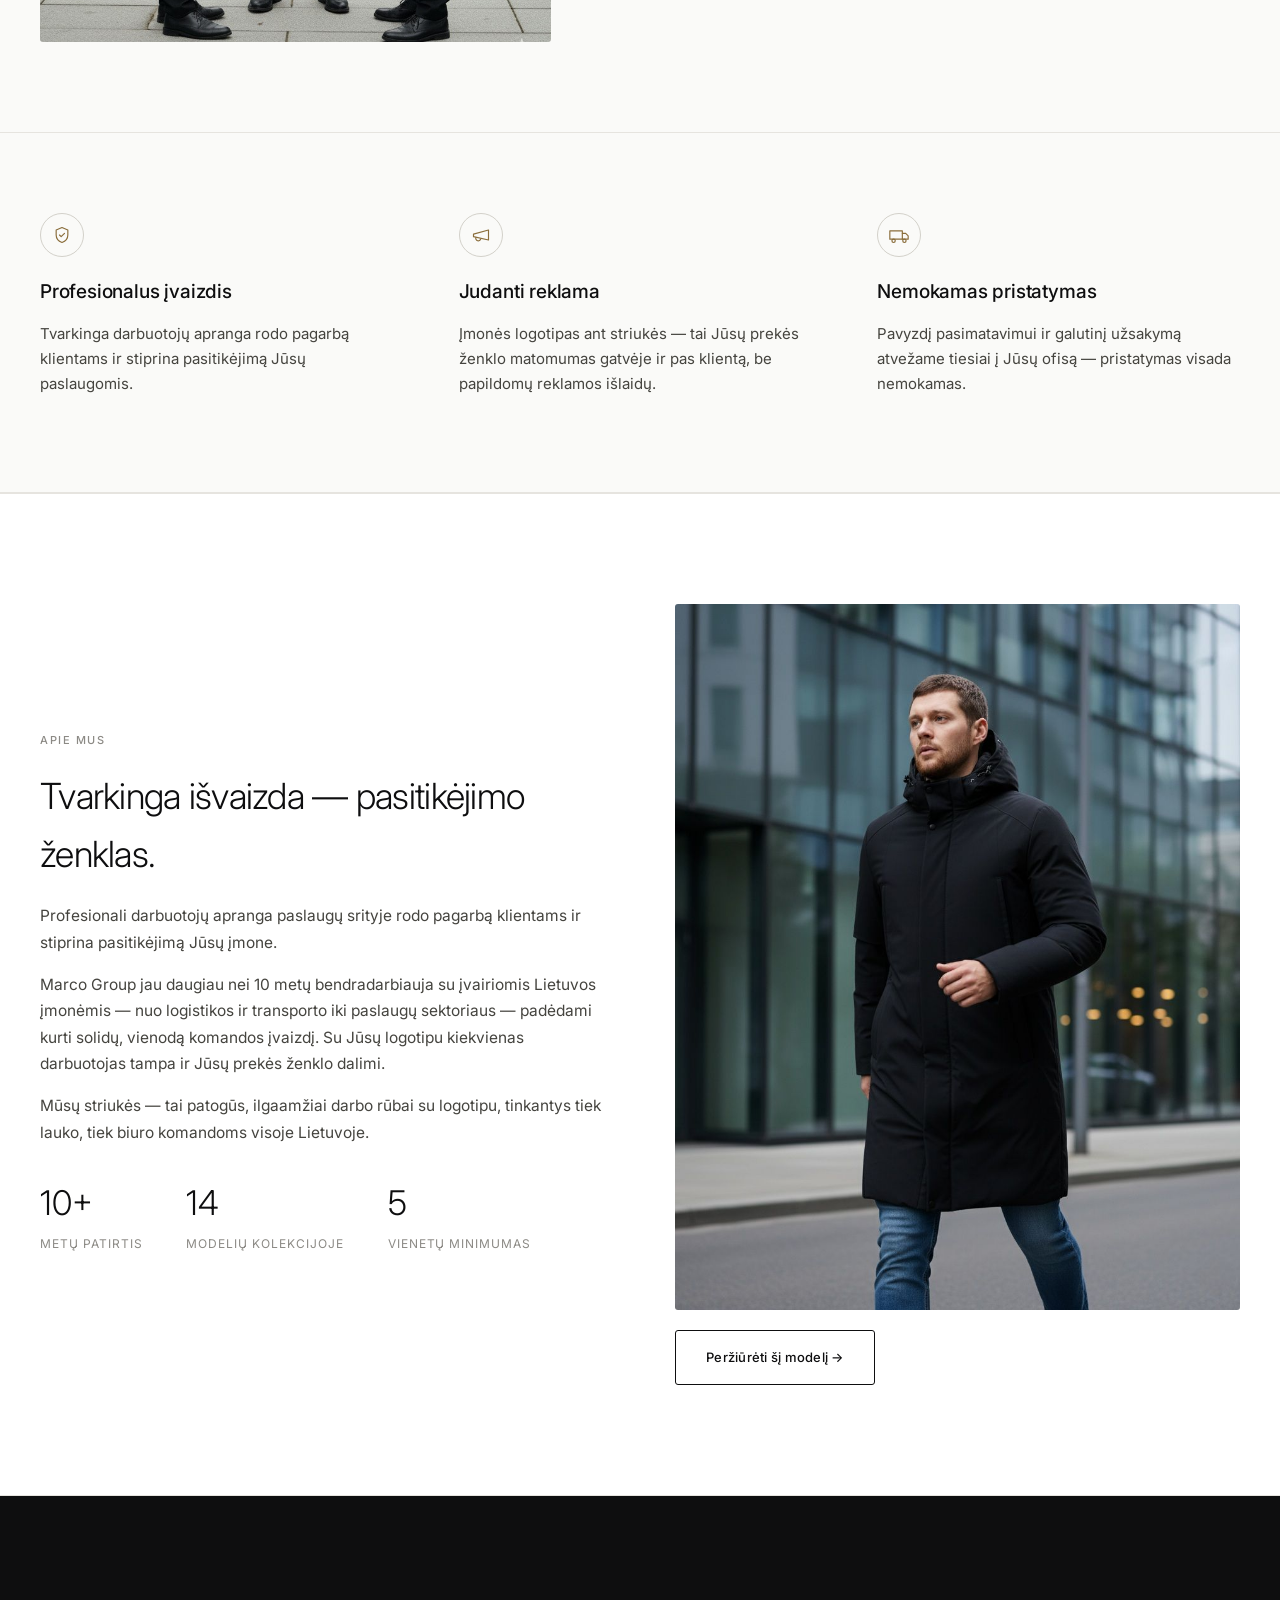
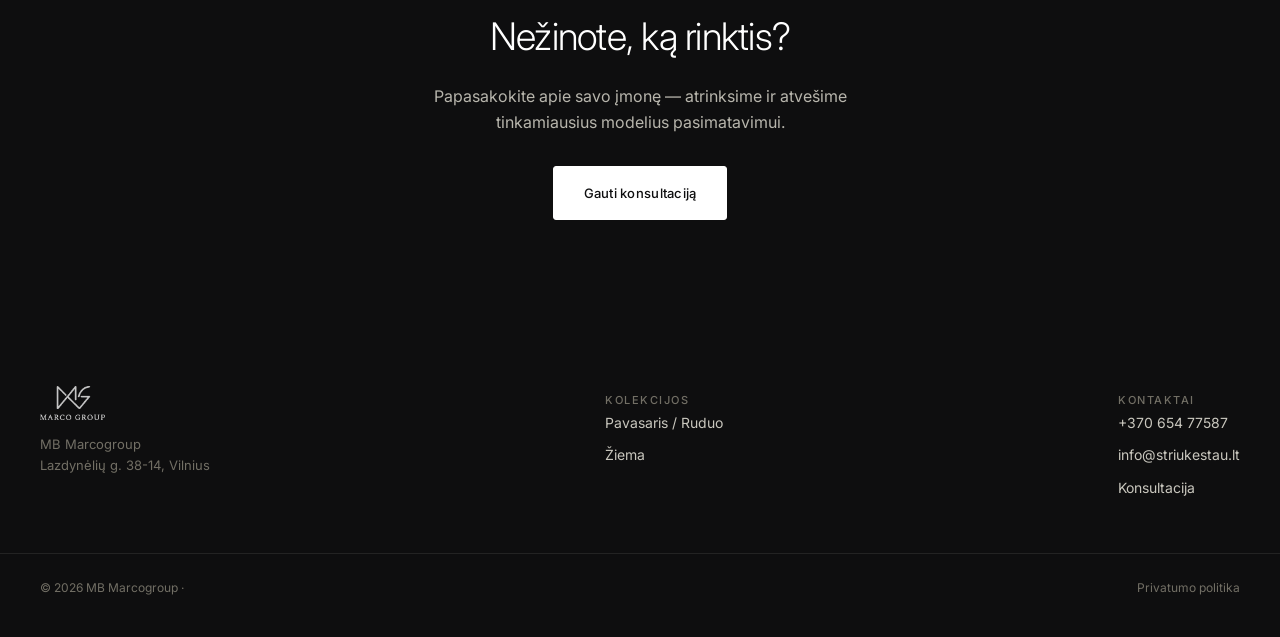
==== commit d331eb52: "Create index.html" ====
--- a/index.html
+++ b/index.html
@@ -149,6 +149,7 @@
     <div class="f-col">
       <span class="label">Kontaktai</span>
       <a href="tel:+37065477587">+370 654 77587</a>
+      <a href="mailto:info@striukestau.lt">info@striukestau.lt</a>
       <a href="konsultacija.html">Konsultacija</a>
     </div>
   </div>
@@ -157,4 +158,4 @@
 
 <script src="6.js"></script>
 </body>
-    </html>
+</html>
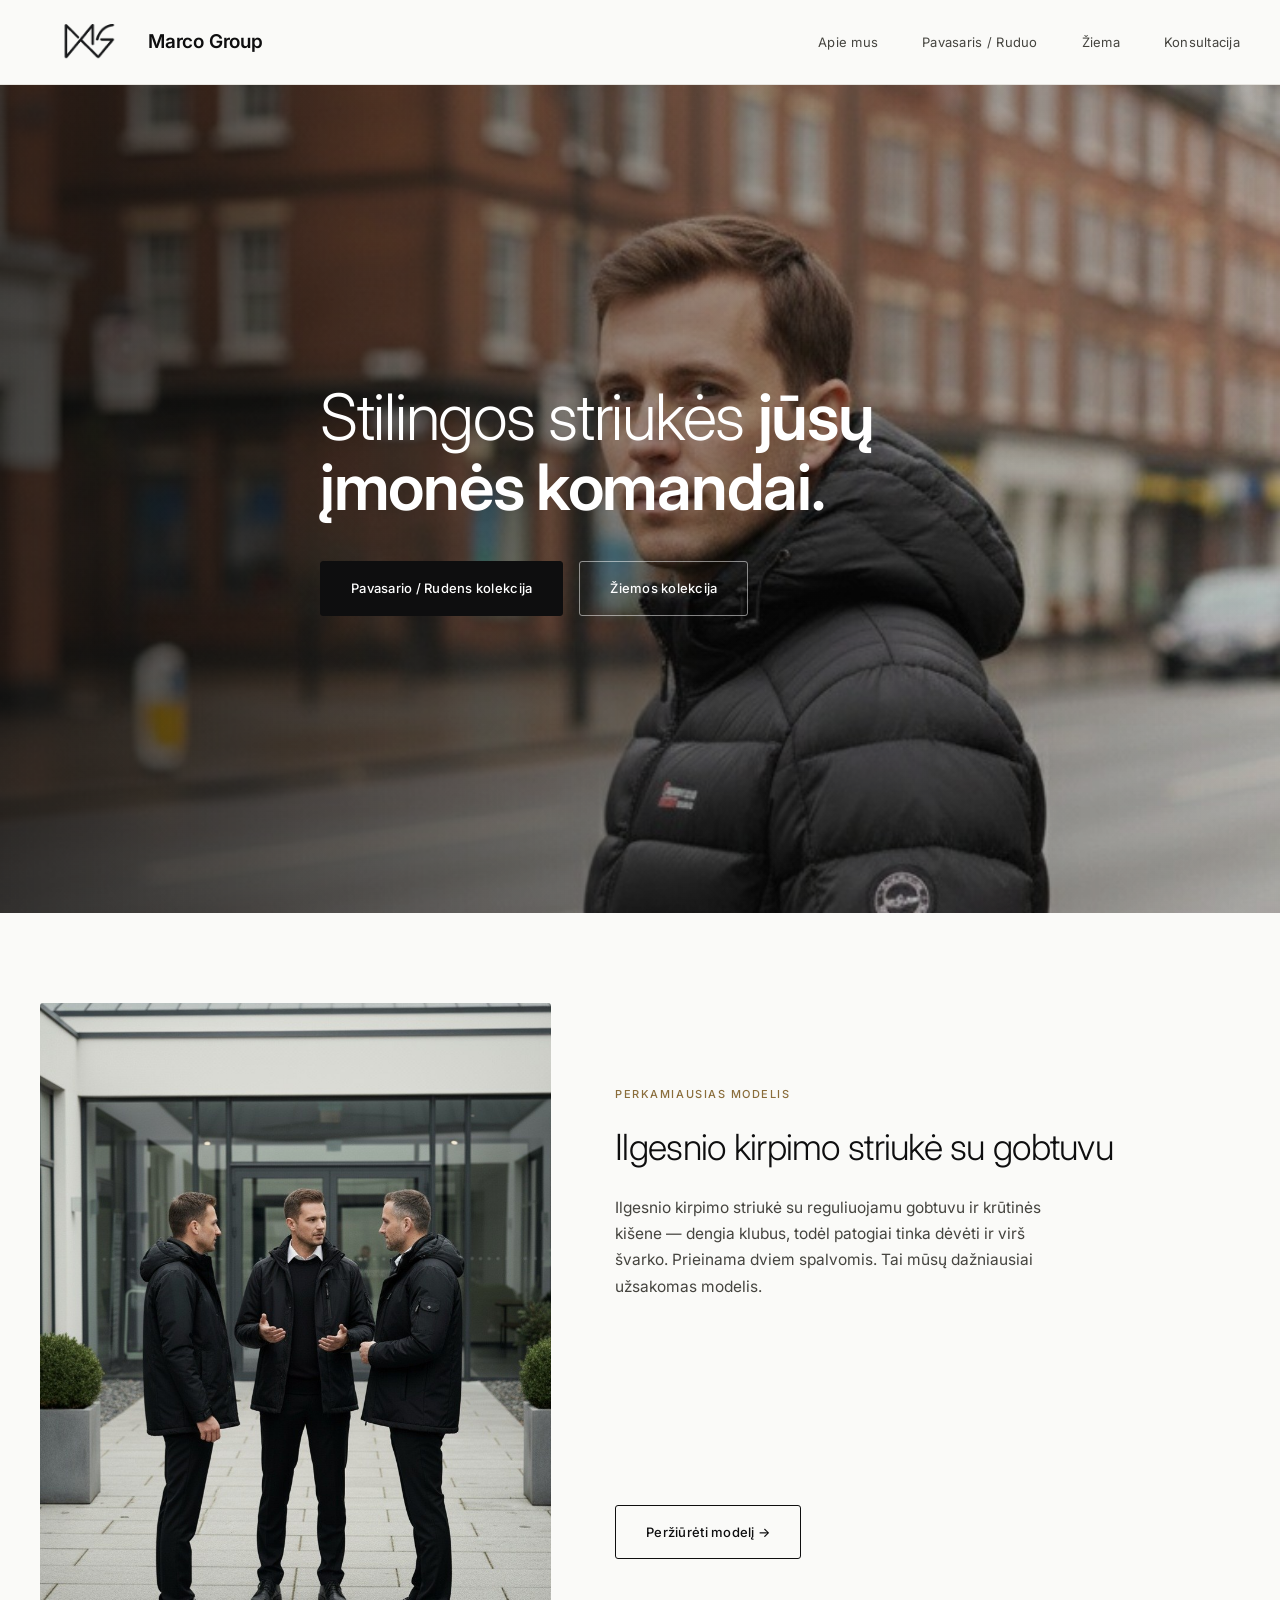
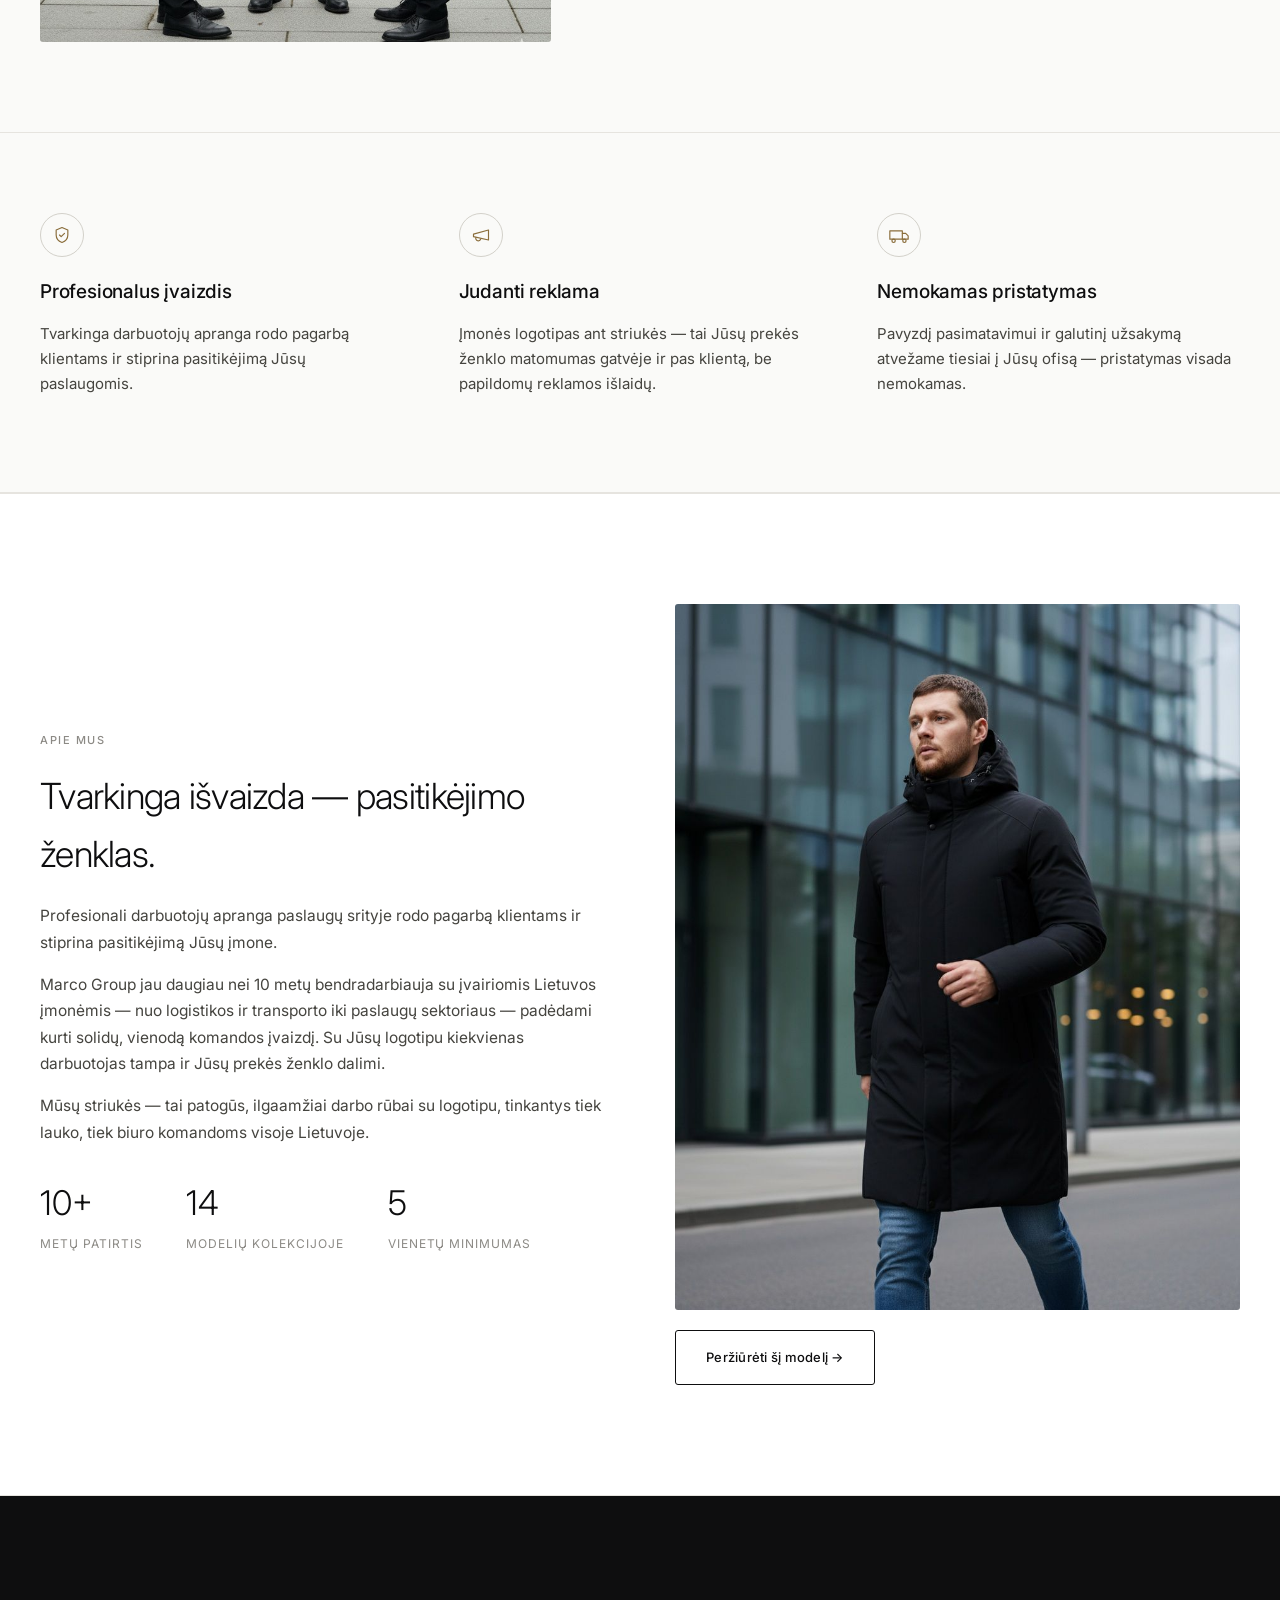
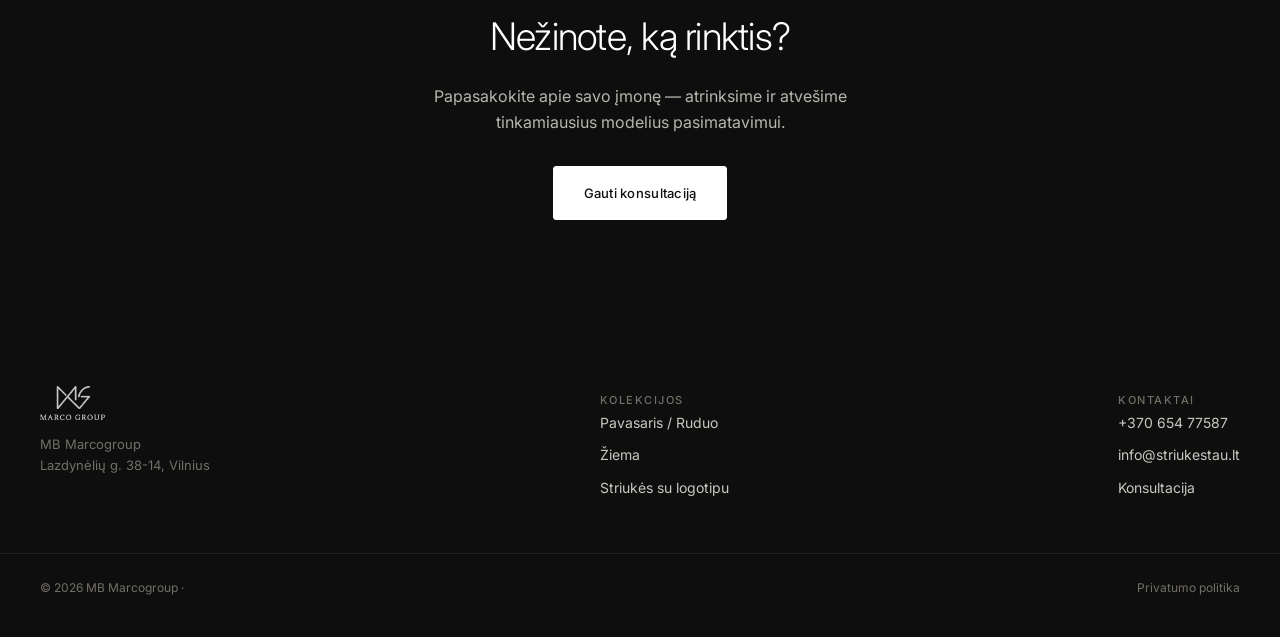
==== commit b6e7c656: "Add files via upload" ====
--- a/index.html
+++ b/index.html
@@ -145,6 +145,7 @@
       <span class="label">Kolekcijos</span>
       <a href="kolekcija.html?season=pavasaris-ruduo">Pavasaris / Ruduo</a>
       <a href="kolekcija.html?season=ziema">Žiema</a>
+      <a href="striukes-su-logotipu.html">Striukės su logotipu</a>
     </div>
     <div class="f-col">
       <span class="label">Kontaktai</span>
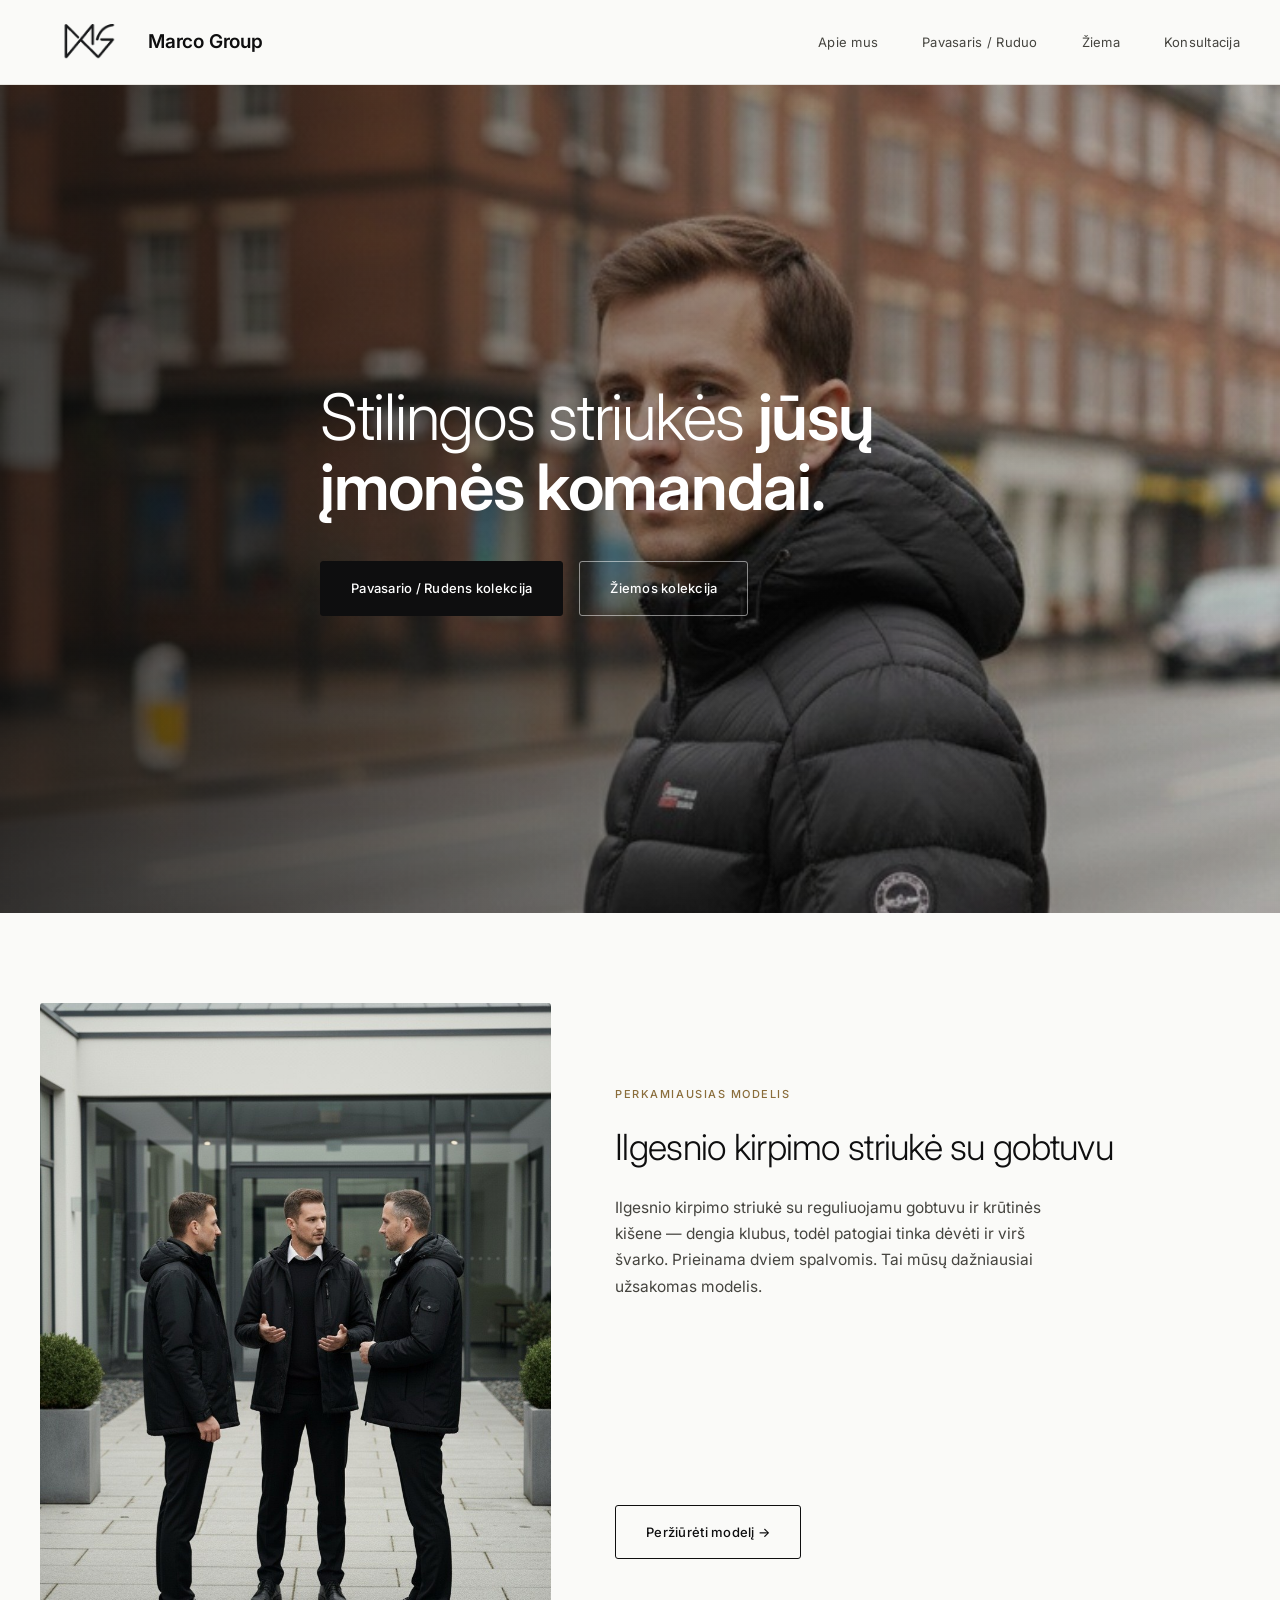
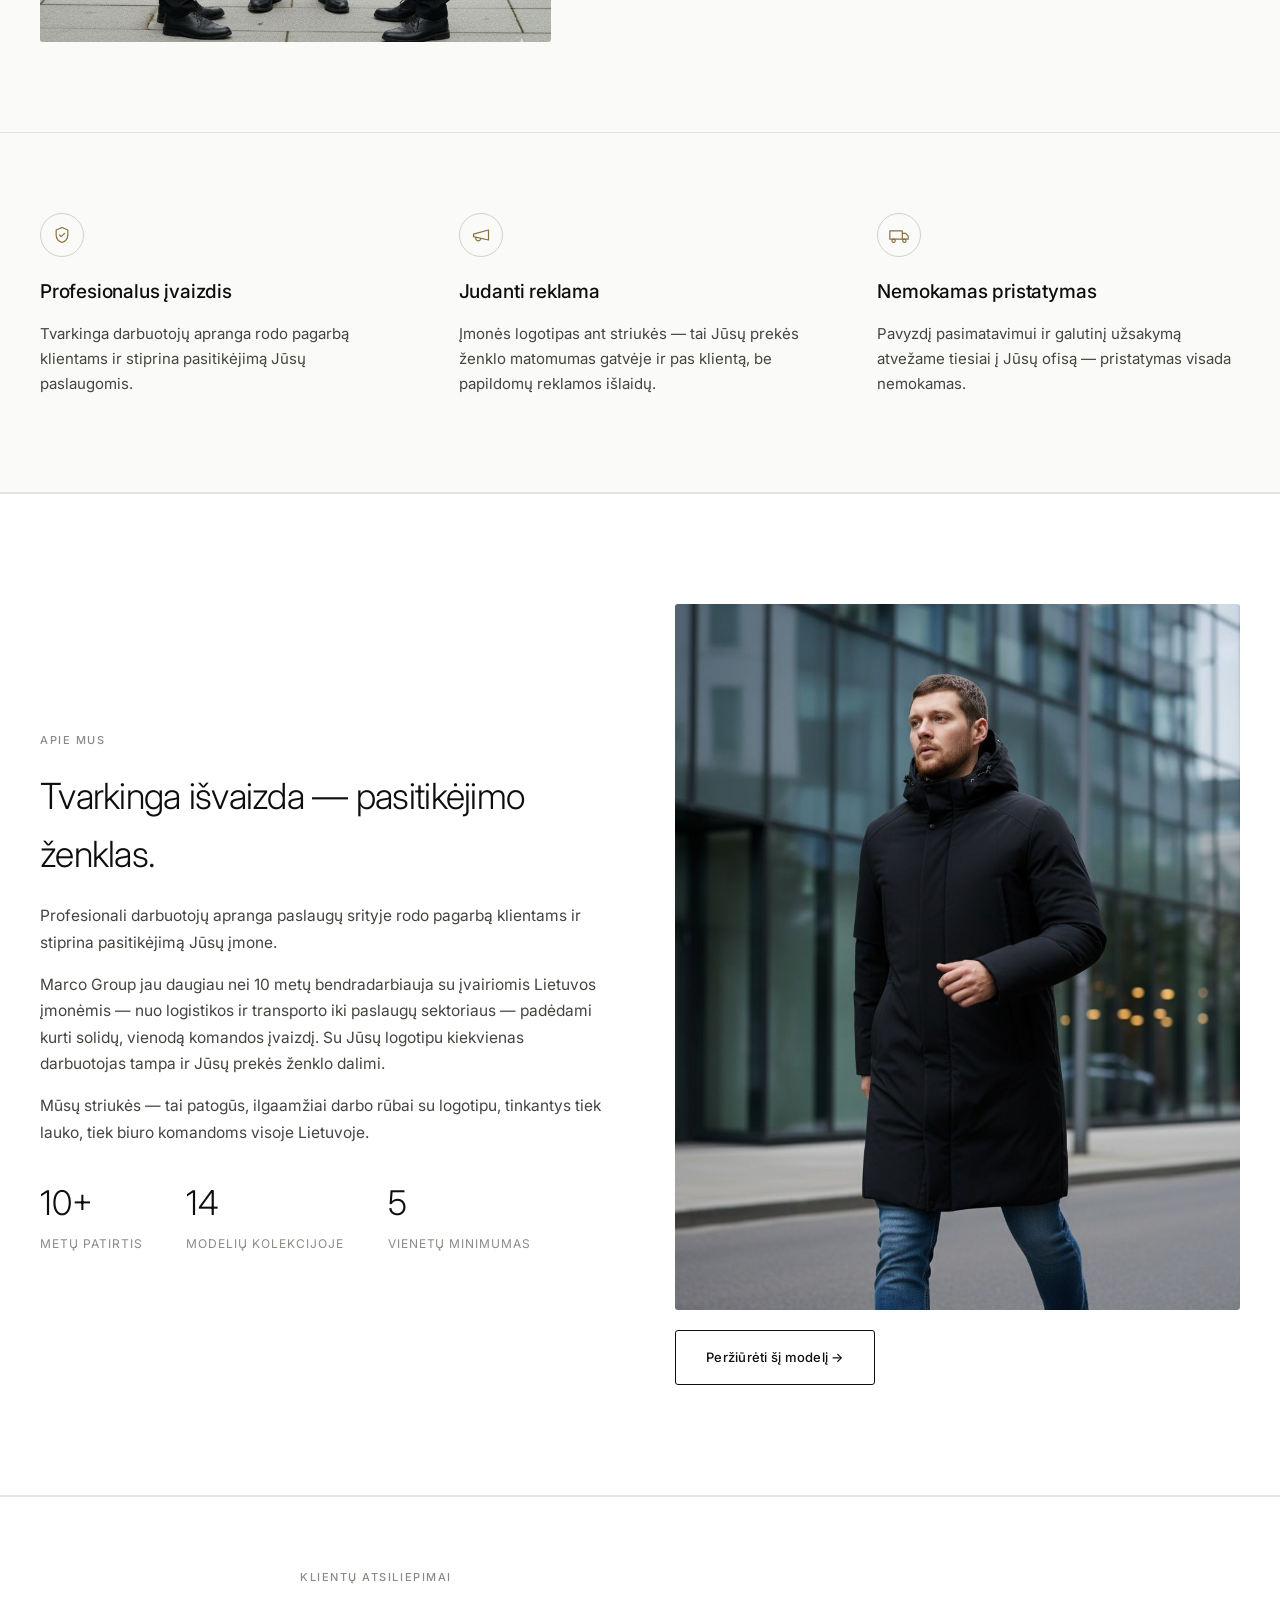
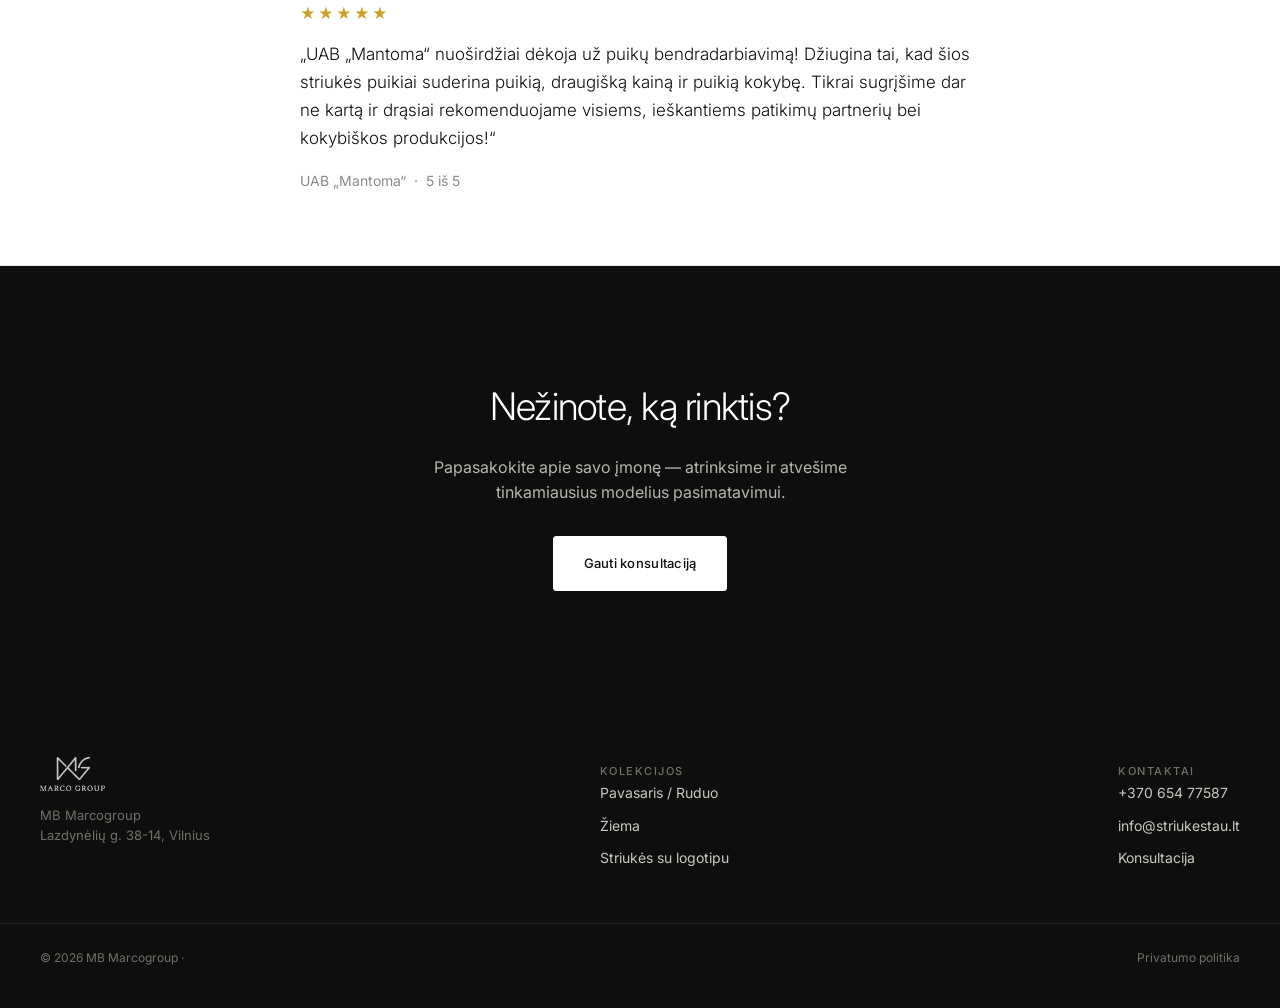
==== commit 0a4b952e: "Add files via upload" ====
--- a/index.html
+++ b/index.html
@@ -44,12 +44,12 @@
 
 <header class="site-header">
   <div class="wrap">
-    <a href="index.html" class="logo" style="display:flex; align-items:center; gap:12px;"><img src="marco-mark-dark.png" alt="Marco Group" style="height:36px;width:auto;display:block;"><span>Marco Group</span></a>
+    <a href="/" class="logo" style="display:flex; align-items:center; gap:12px;"><img src="marco-mark-dark.png" alt="Marco Group" style="height:36px;width:auto;display:block;"><span>Marco Group</span></a>
     <nav>
       <ul>
-        <li><a href="kolekcija.html?season=pavasaris-ruduo">Pavasaris / Ruduo</a></li>
-        <li><a href="kolekcija.html?season=ziema">Žiema</a></li>
-        <li><a href="konsultacija.html">Konsultacija</a></li>
+        <li><a href="/kolekcija?season=pavasaris-ruduo">Pavasaris / Ruduo</a></li>
+        <li><a href="/kolekcija?season=ziema">Žiema</a></li>
+        <li><a href="/konsultacija">Konsultacija</a></li>
       </ul>
     </nav>
   </div>
@@ -61,8 +61,8 @@
     <div class="hero-content">
       <h1>Stilingos striukės <strong>jūsų įmonės komandai.</strong></h1>
       <div class="hero-ctas">
-        <a href="kolekcija.html?season=pavasaris-ruduo" class="btn">Pavasario / Rudens kolekcija</a>
-        <a href="kolekcija.html?season=ziema" class="btn outline">Žiemos kolekcija</a>
+        <a href="/kolekcija?season=pavasaris-ruduo" class="btn">Pavasario / Rudens kolekcija</a>
+        <a href="/kolekcija?season=ziema" class="btn outline">Žiemos kolekcija</a>
       </div>
     </div>
   </div>
@@ -79,7 +79,7 @@
         <h2>Ilgesnio kirpimo striukė su gobtuvu</h2>
         <p>Ilgesnio kirpimo striukė su reguliuojamu gobtuvu ir krūtinės kišene — dengia klubus, todėl patogiai tinka dėvėti ir virš švarko. Prieinama dviem spalvomis. Tai mūsų dažniausiai užsakomas modelis.</p>
       </div>
-      <a href="product.html?id=p04" class="btn outline flagship-cta">Peržiūrėti modelį →</a>
+      <a href="/product?id=p04" class="btn outline flagship-cta">Peržiūrėti modelį →</a>
     </div>
   </div>
 </section>
@@ -122,8 +122,20 @@
     </div>
     <div class="reveal" style="--reveal-delay:150ms;">
       <img src="jacket-12.jpg" alt="Vyras su ilga juoda parka prie stiklinio verslo centro">
-      <a href="product.html?id=p02" class="btn outline" style="margin-top:20px;">Peržiūrėti šį modelį →</a>
+      <a href="/product?id=p02" class="btn outline" style="margin-top:20px;">Peržiūrėti šį modelį →</a>
     </div>
+  </div>
+</section>
+
+
+<section class="reviews" style="background:var(--surface); border-top:1px solid var(--line); border-bottom:1px solid var(--line); padding:72px 0;">
+  <div class="wrap reveal" style="max-width:760px;">
+    <span class="label" style="display:block; margin-bottom:16px;">Klientų atsiliepimai</span>
+    <div style="font-size:15px; letter-spacing:2px; color:#C9A227; margin-bottom:14px;">★★★★★</div>
+    <blockquote style="margin:0 0 18px; font-size:17px; line-height:1.65; color:var(--ink); font-weight:300;">
+      „UAB „Mantoma“ nuoširdžiai dėkoja už puikų bendradarbiavimą! Džiugina tai, kad šios striukės puikiai suderina puikią, draugišką kainą ir puikią kokybę. Tikrai sugrįšime dar ne kartą ir drąsiai rekomenduojame visiems, ieškantiems patikimų partnerių bei kokybiškos produkcijos!“
+    </blockquote>
+    <p style="font-size:14px; color:var(--muted); margin:0;">UAB „Mantoma“ &nbsp;·&nbsp; 5 iš 5</p>
   </div>
 </section>
 
@@ -131,7 +143,7 @@
   <div class="wrap reveal">
     <h2>Nežinote, ką rinktis?</h2>
     <p>Papasakokite apie savo įmonę — atrinksime ir atvešime tinkamiausius modelius pasimatavimui.</p>
-    <a href="konsultacija.html" class="btn">Gauti konsultaciją</a>
+    <a href="/konsultacija" class="btn">Gauti konsultaciją</a>
   </div>
 </section>
 
@@ -143,18 +155,18 @@
     </div>
     <div class="f-col">
       <span class="label">Kolekcijos</span>
-      <a href="kolekcija.html?season=pavasaris-ruduo">Pavasaris / Ruduo</a>
-      <a href="kolekcija.html?season=ziema">Žiema</a>
-      <a href="striukes-su-logotipu.html">Striukės su logotipu</a>
+      <a href="/kolekcija?season=pavasaris-ruduo">Pavasaris / Ruduo</a>
+      <a href="/kolekcija?season=ziema">Žiema</a>
+      <a href="/striukes-su-logotipu">Striukės su logotipu</a>
     </div>
     <div class="f-col">
       <span class="label">Kontaktai</span>
       <a href="tel:+37065477587">+370 654 77587</a>
       <a href="mailto:info@striukestau.lt">info@striukestau.lt</a>
-      <a href="konsultacija.html">Konsultacija</a>
+      <a href="/konsultacija">Konsultacija</a>
     </div>
   </div>
-  <div class="wrap f-bottom">© 2026 MB Marcogroup · <a href="privatumo-politika.html" style="color:inherit;">Privatumo politika</a></div>
+  <div class="wrap f-bottom">© 2026 MB Marcogroup · <a href="/privatumo-politika" style="color:inherit;">Privatumo politika</a></div>
 </footer>
 
 <script src="6.js"></script>
--- a/1.css
+++ b/1.css
@@ -582,3 +582,20 @@
   transform:translateY(0);
 }
 .reveal-stagger.in-view{ transition-delay:var(--reveal-delay, 0ms); }
+
+/* ---------- PRODUKTO PUSLAPIO PLOČIO PATAISYMAS (telefonams) ----------
+   Mažų nuotraukų juosta nebeplečia viso puslapio:
+   ji slenka į šoną pirštu, o puslapio stulpeliai telpa į ekraną. */
+.pd-grid > *{ min-width:0; }
+.pd-gallery-thumbs{
+  overflow-x:auto;
+  -webkit-overflow-scrolling:touch;
+  scrollbar-width:none;
+  padding-bottom:2px;
+}
+.pd-gallery-thumbs::-webkit-scrollbar{ display:none; }
+.pd-gallery-thumbs img{ flex:0 0 auto; }
+@media (max-width:560px){
+  .pd-gallery-thumbs{ gap:8px; }
+  .pd-gallery-thumbs img{ width:64px; height:80px; }
+}
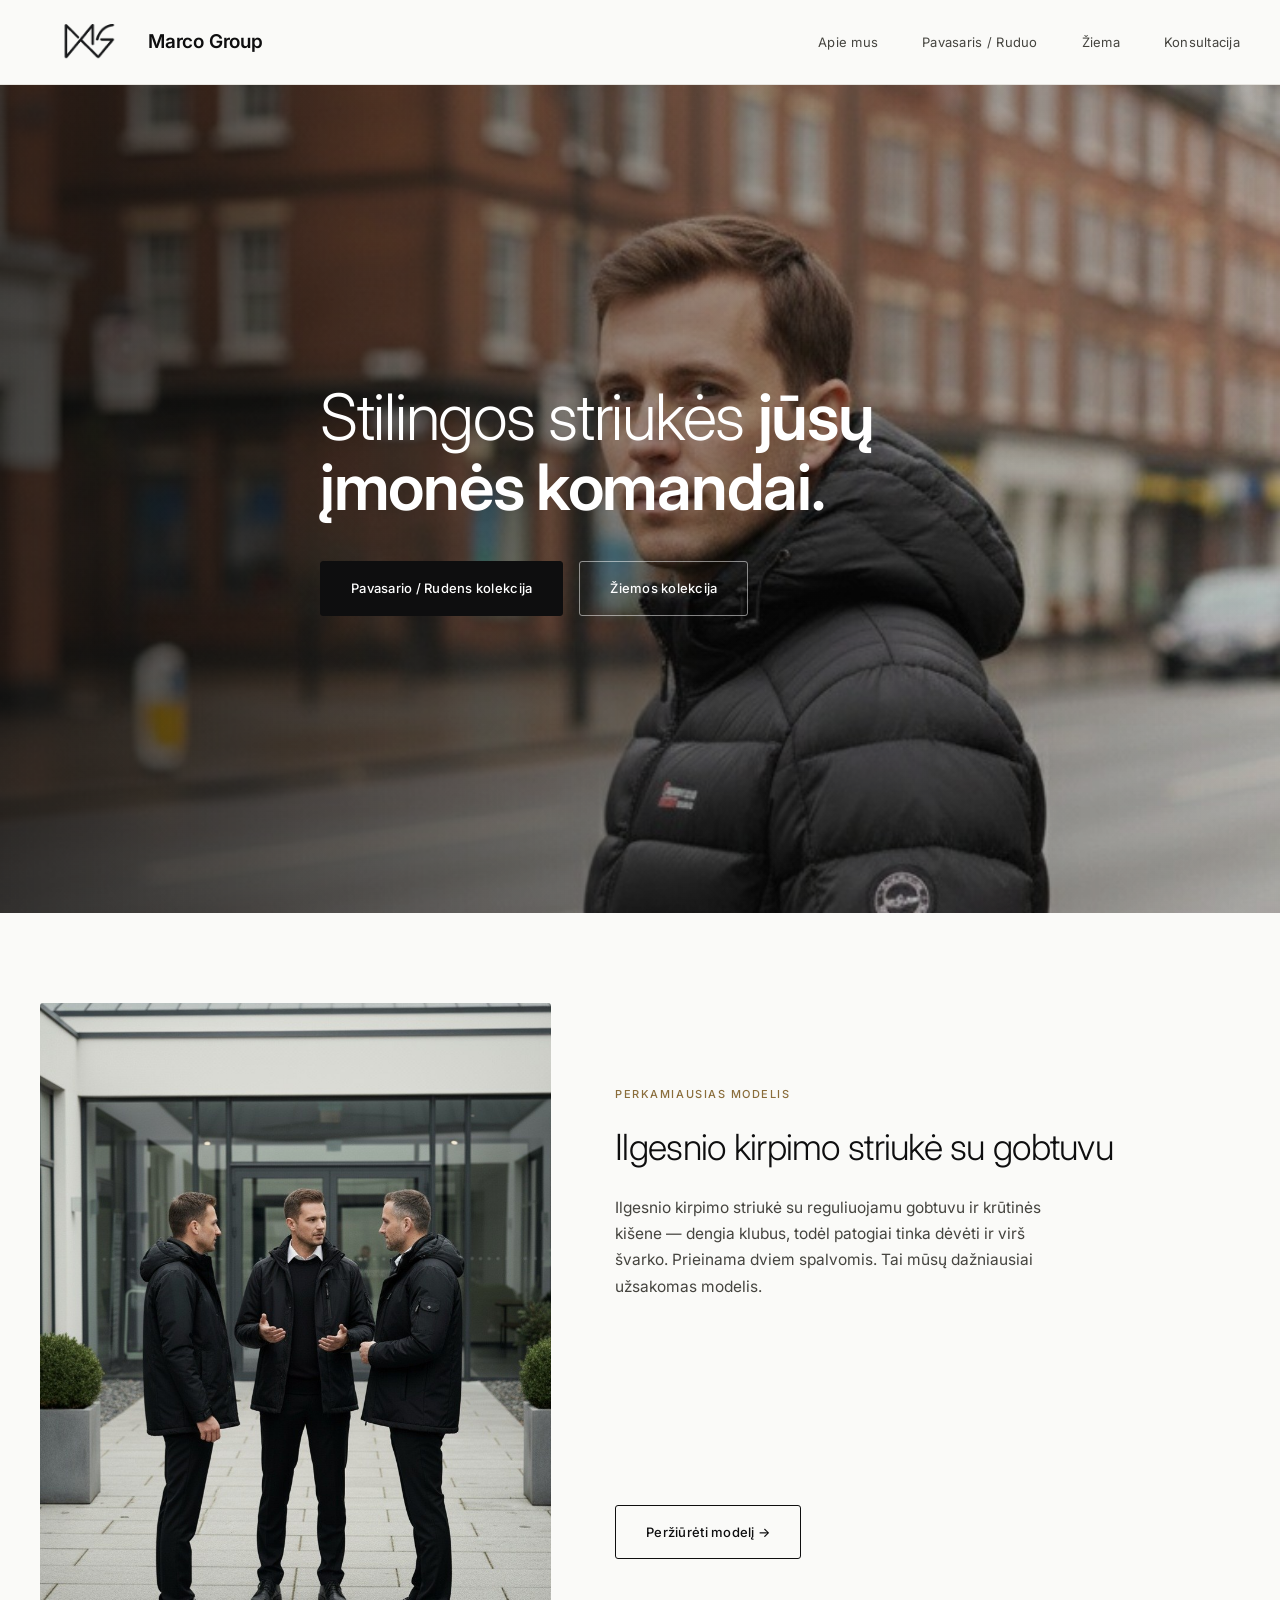
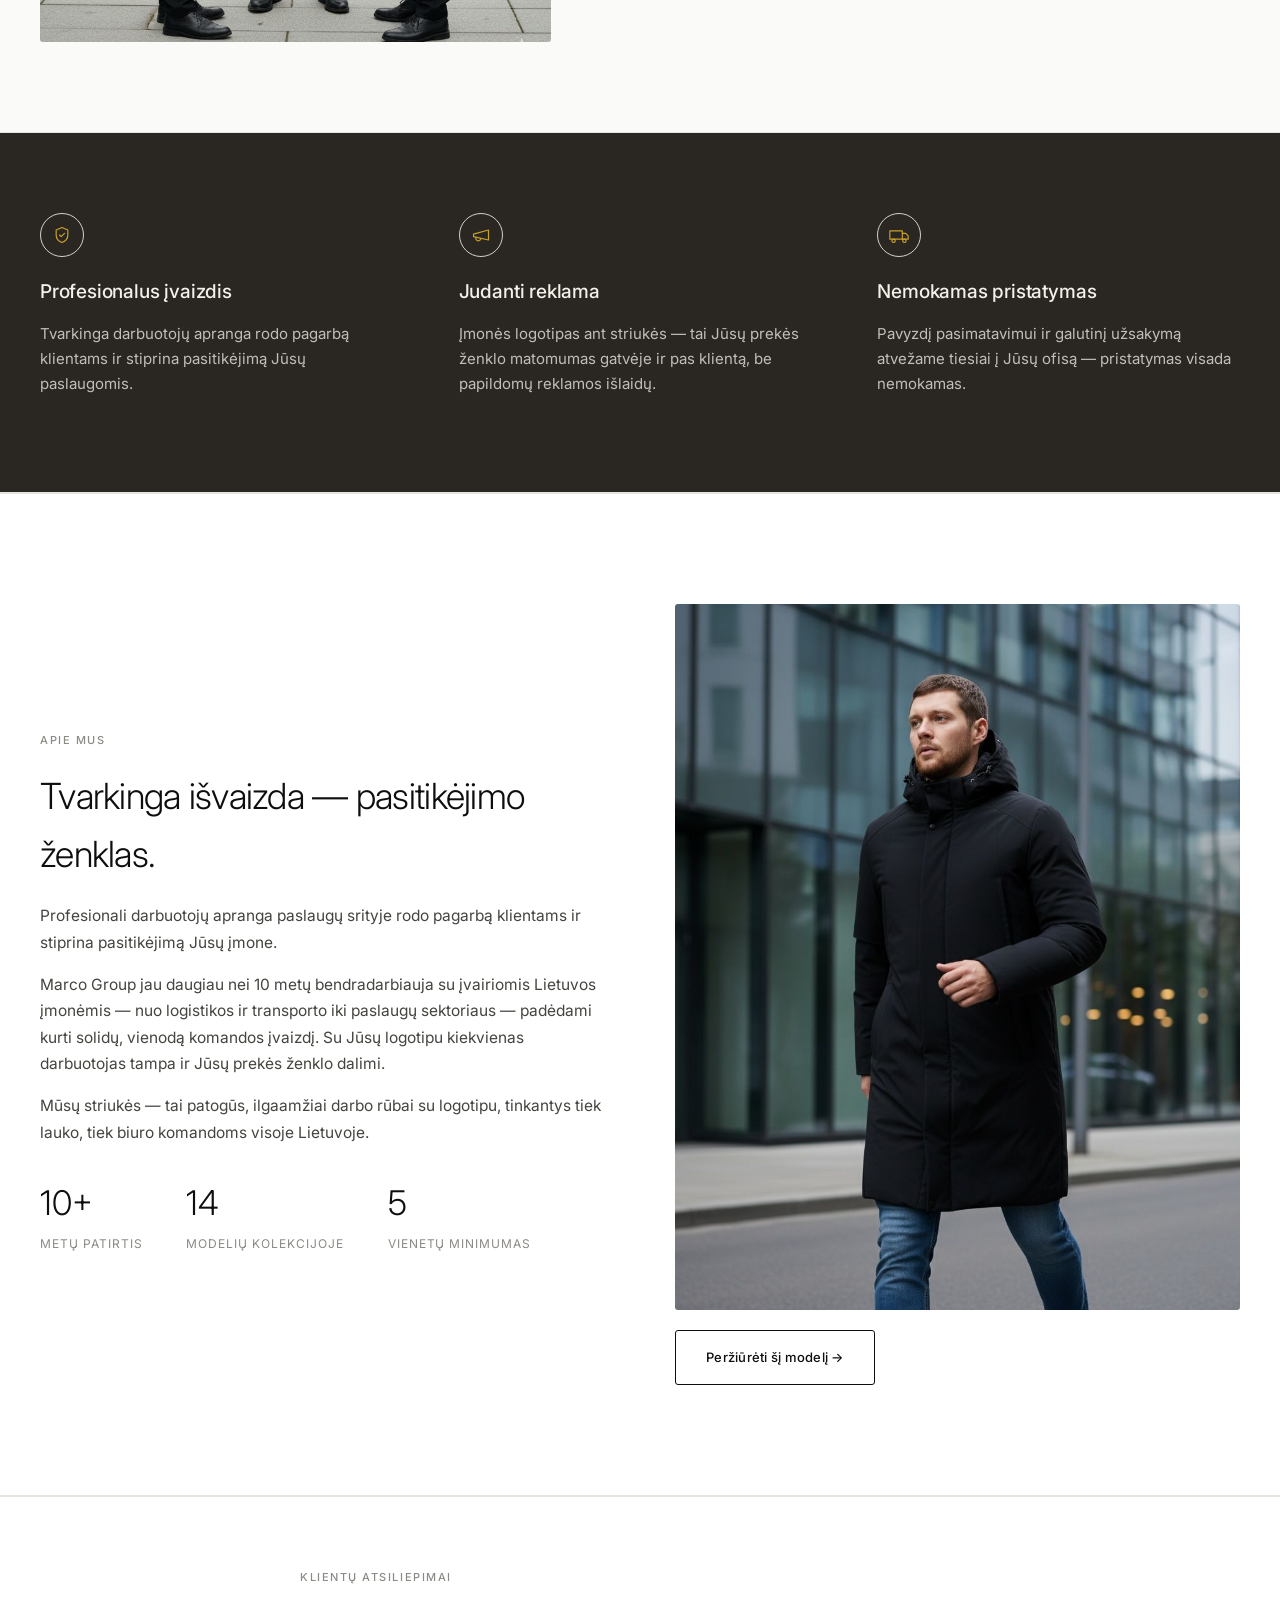
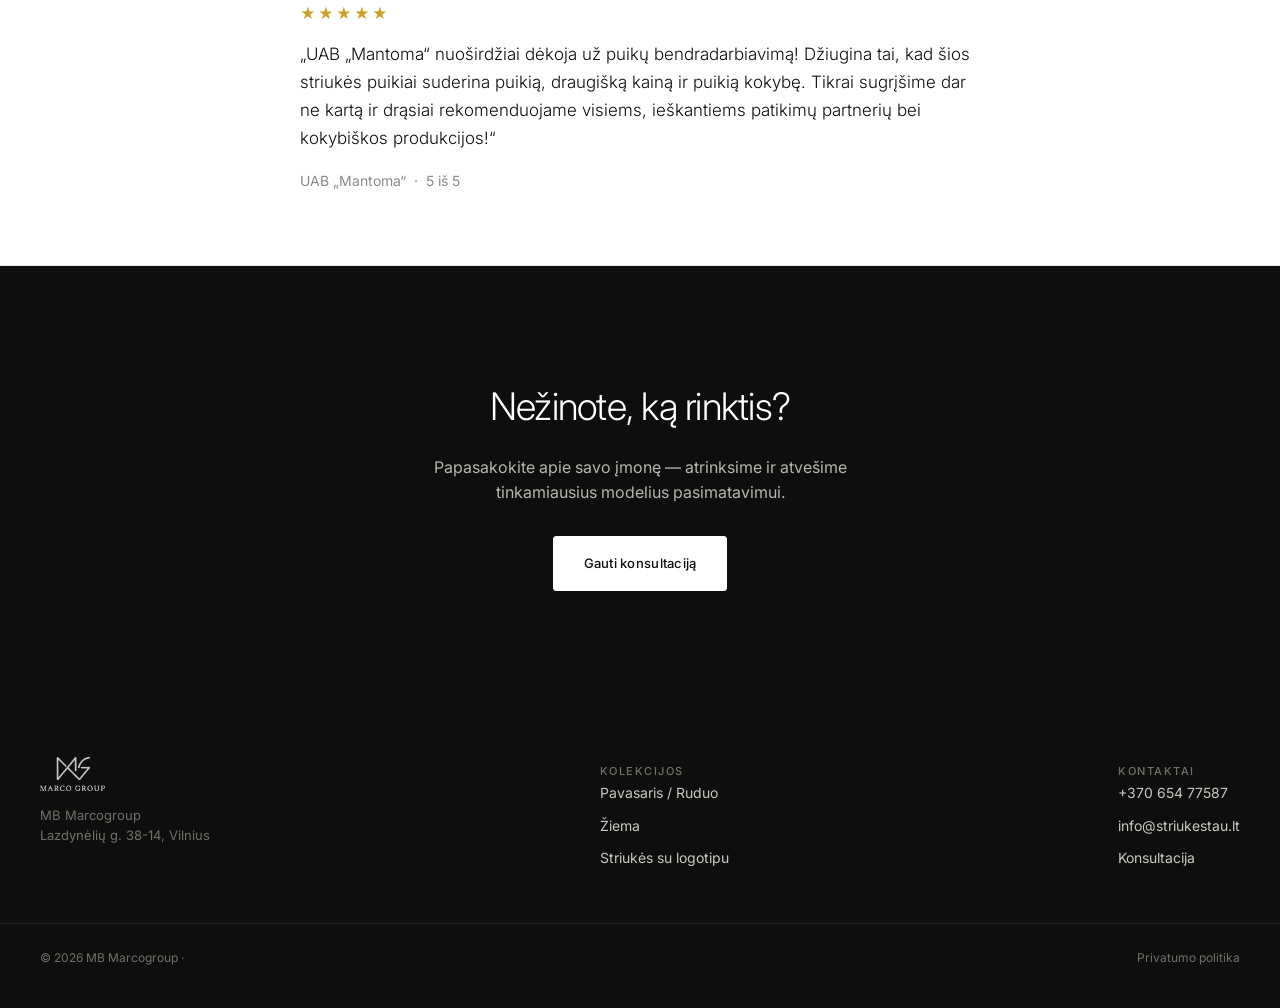
==== commit 5aed1949: "Add files via upload" ====
--- a/index.html
+++ b/index.html
@@ -15,6 +15,15 @@
 <link rel="preconnect" href="https://fonts.googleapis.com">
 <link href="https://fonts.googleapis.com/css2?family=Inter:wght@300;400;500;600&display=swap" rel="stylesheet">
 <link rel="stylesheet" href="1.css">
+<style>
+/* Pranašumų blokas ant tamsaus (ne juodo) šilto grafito fono */
+.values { background: #2A2723 !important; color: #F4F1EA !important; }
+.values .value-block { background: transparent !important; border-color: rgba(244,241,234,.16) !important; }
+.values .value-block h3 { color: #F4F1EA !important; }
+.values .value-block p { color: rgba(244,241,234,.75) !important; }
+.values .v-icon { color: #C9A227 !important; }
+.values .v-icon svg { stroke: #C9A227 !important; }
+</style>
 <script type="application/ld+json">
 {
   "@context": "https://schema.org",
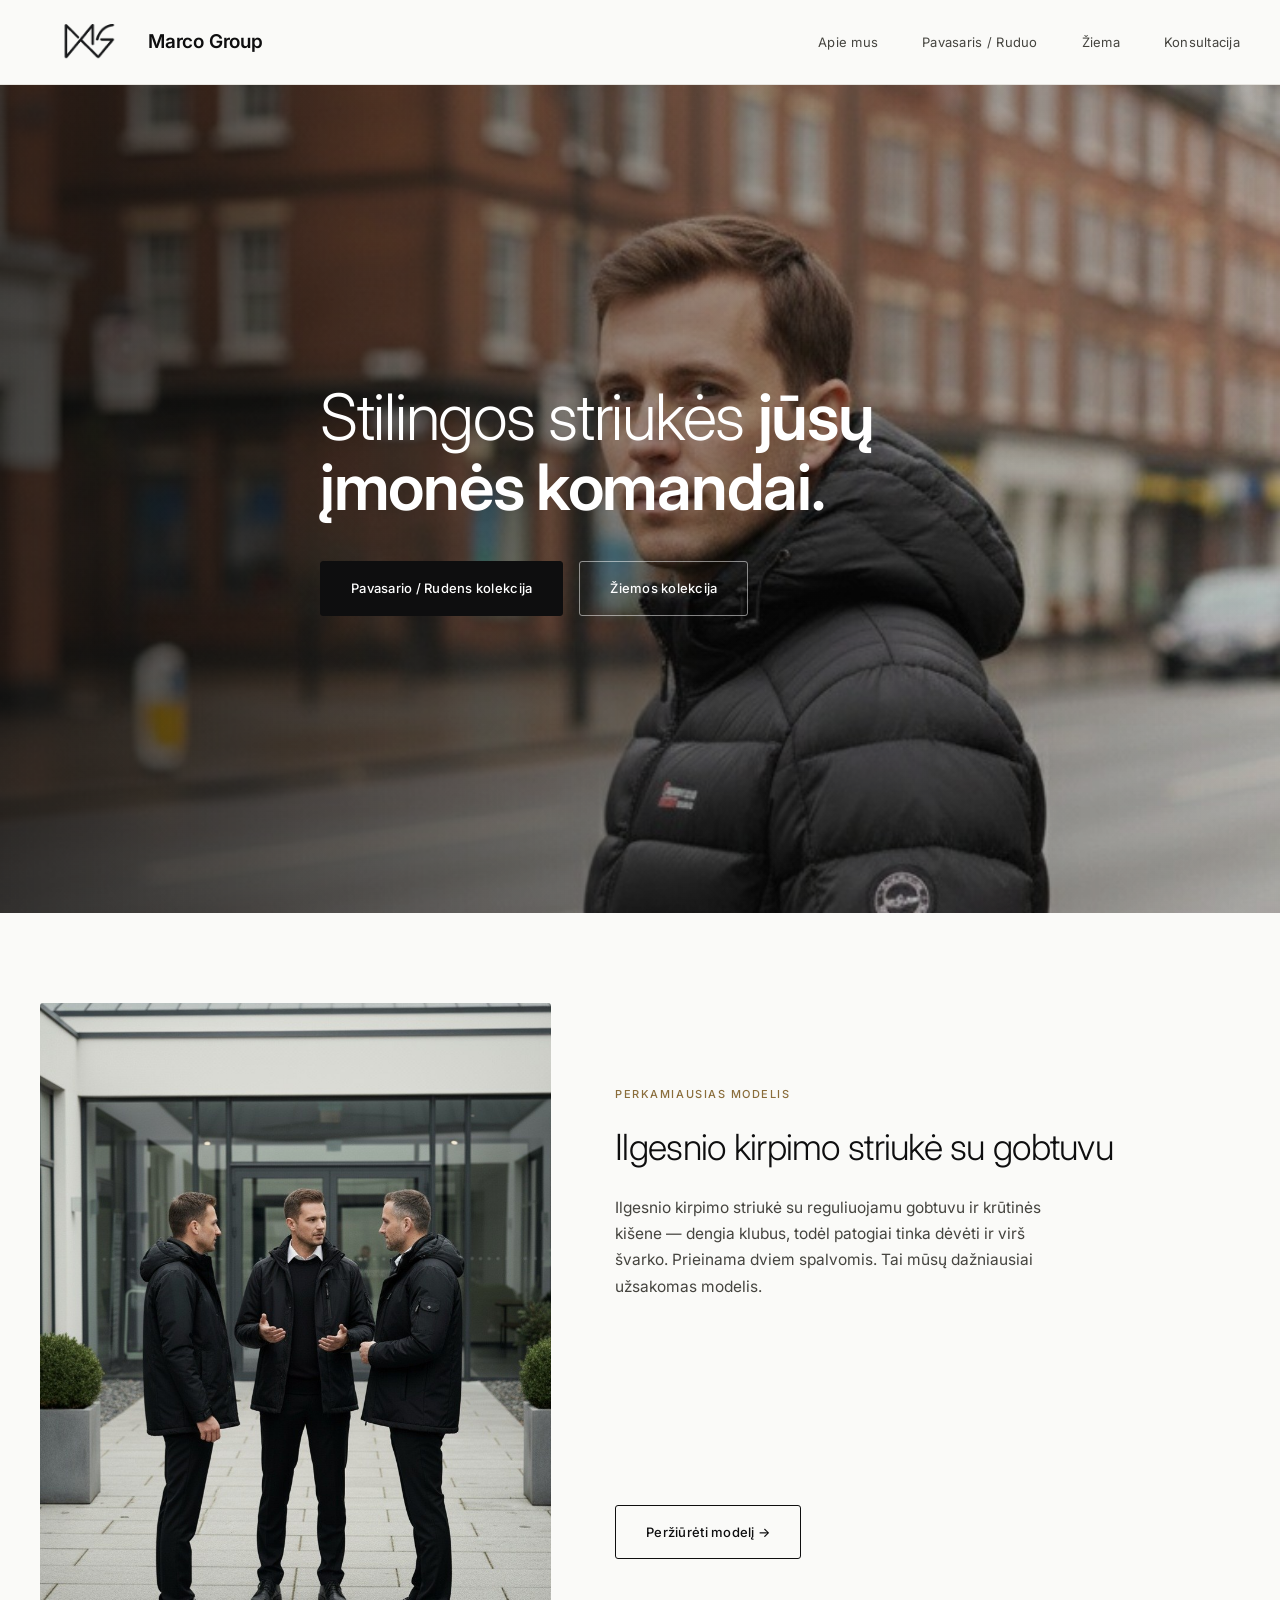
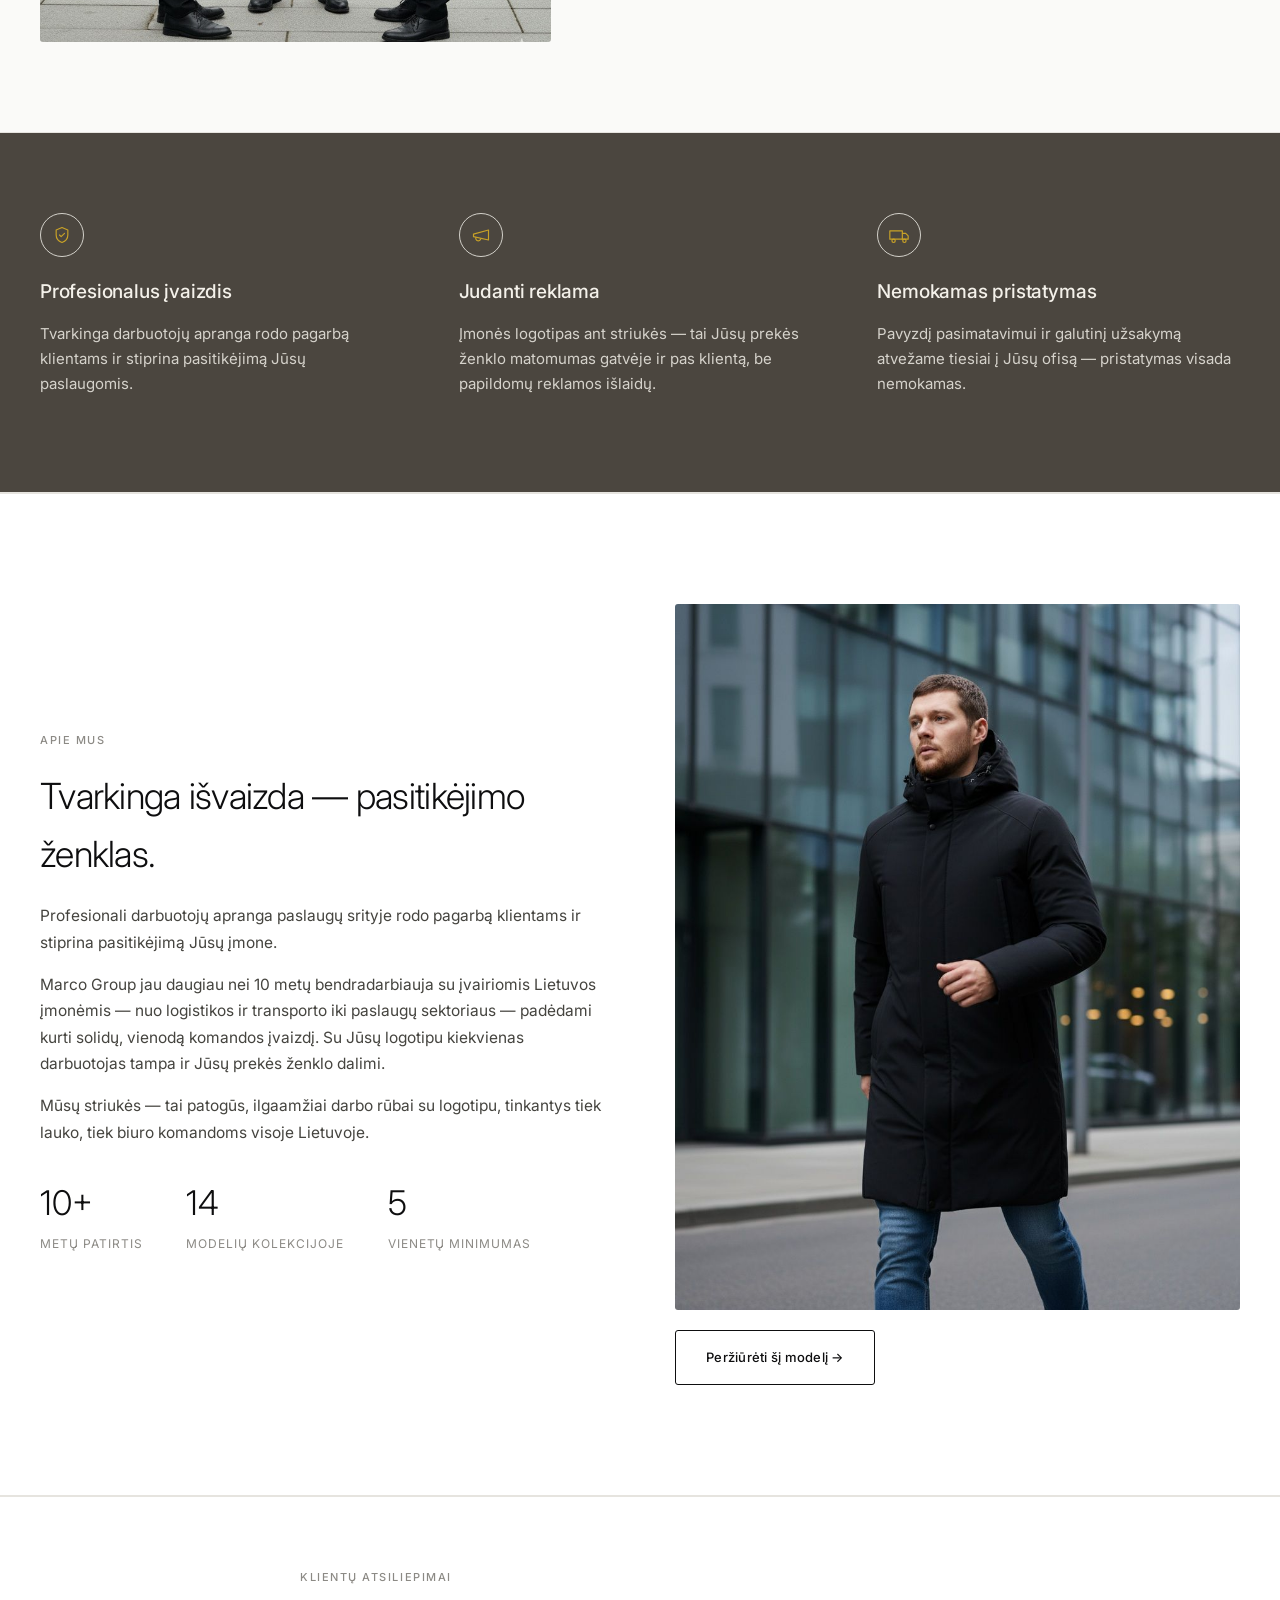
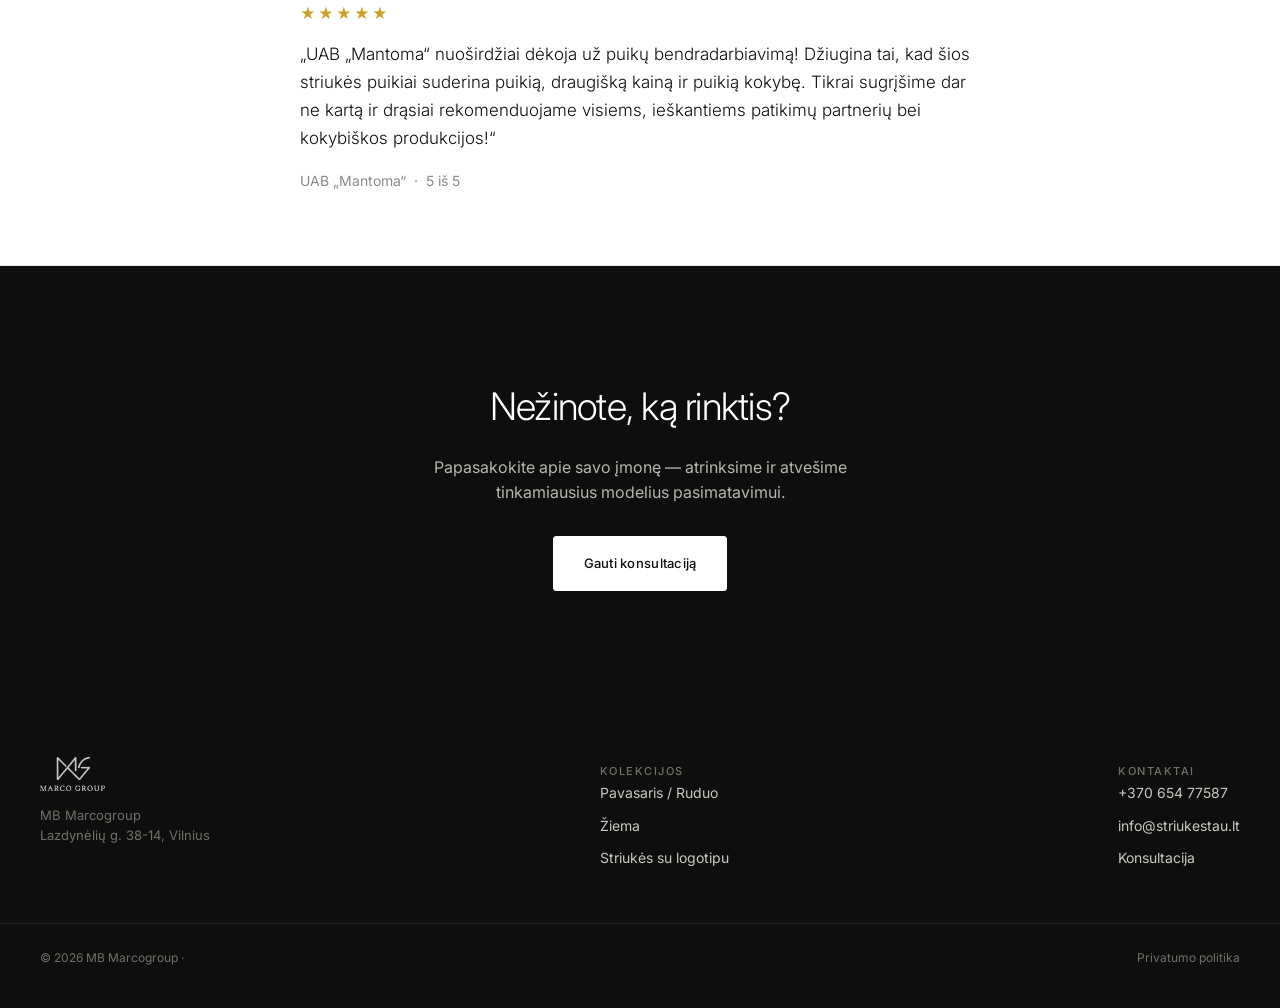
==== commit 4a809dc9: "Add files via upload" ====
--- a/index.html
+++ b/index.html
@@ -16,11 +16,11 @@
 <link href="https://fonts.googleapis.com/css2?family=Inter:wght@300;400;500;600&display=swap" rel="stylesheet">
 <link rel="stylesheet" href="1.css">
 <style>
-/* Pranašumų blokas ant tamsaus (ne juodo) šilto grafito fono */
-.values { background: #2A2723 !important; color: #F4F1EA !important; }
+/* Pranašumų blokas ant tamsaus (ne juodo) šiek tiek šviesesnio šilto grafito fono */
+.values { background: #4B463F !important; color: #F4F1EA !important; }
 .values .value-block { background: transparent !important; border-color: rgba(244,241,234,.16) !important; }
 .values .value-block h3 { color: #F4F1EA !important; }
-.values .value-block p { color: rgba(244,241,234,.75) !important; }
+.values .value-block p { color: rgba(244,241,234,.82) !important; }
 .values .v-icon { color: #C9A227 !important; }
 .values .v-icon svg { stroke: #C9A227 !important; }
 </style>
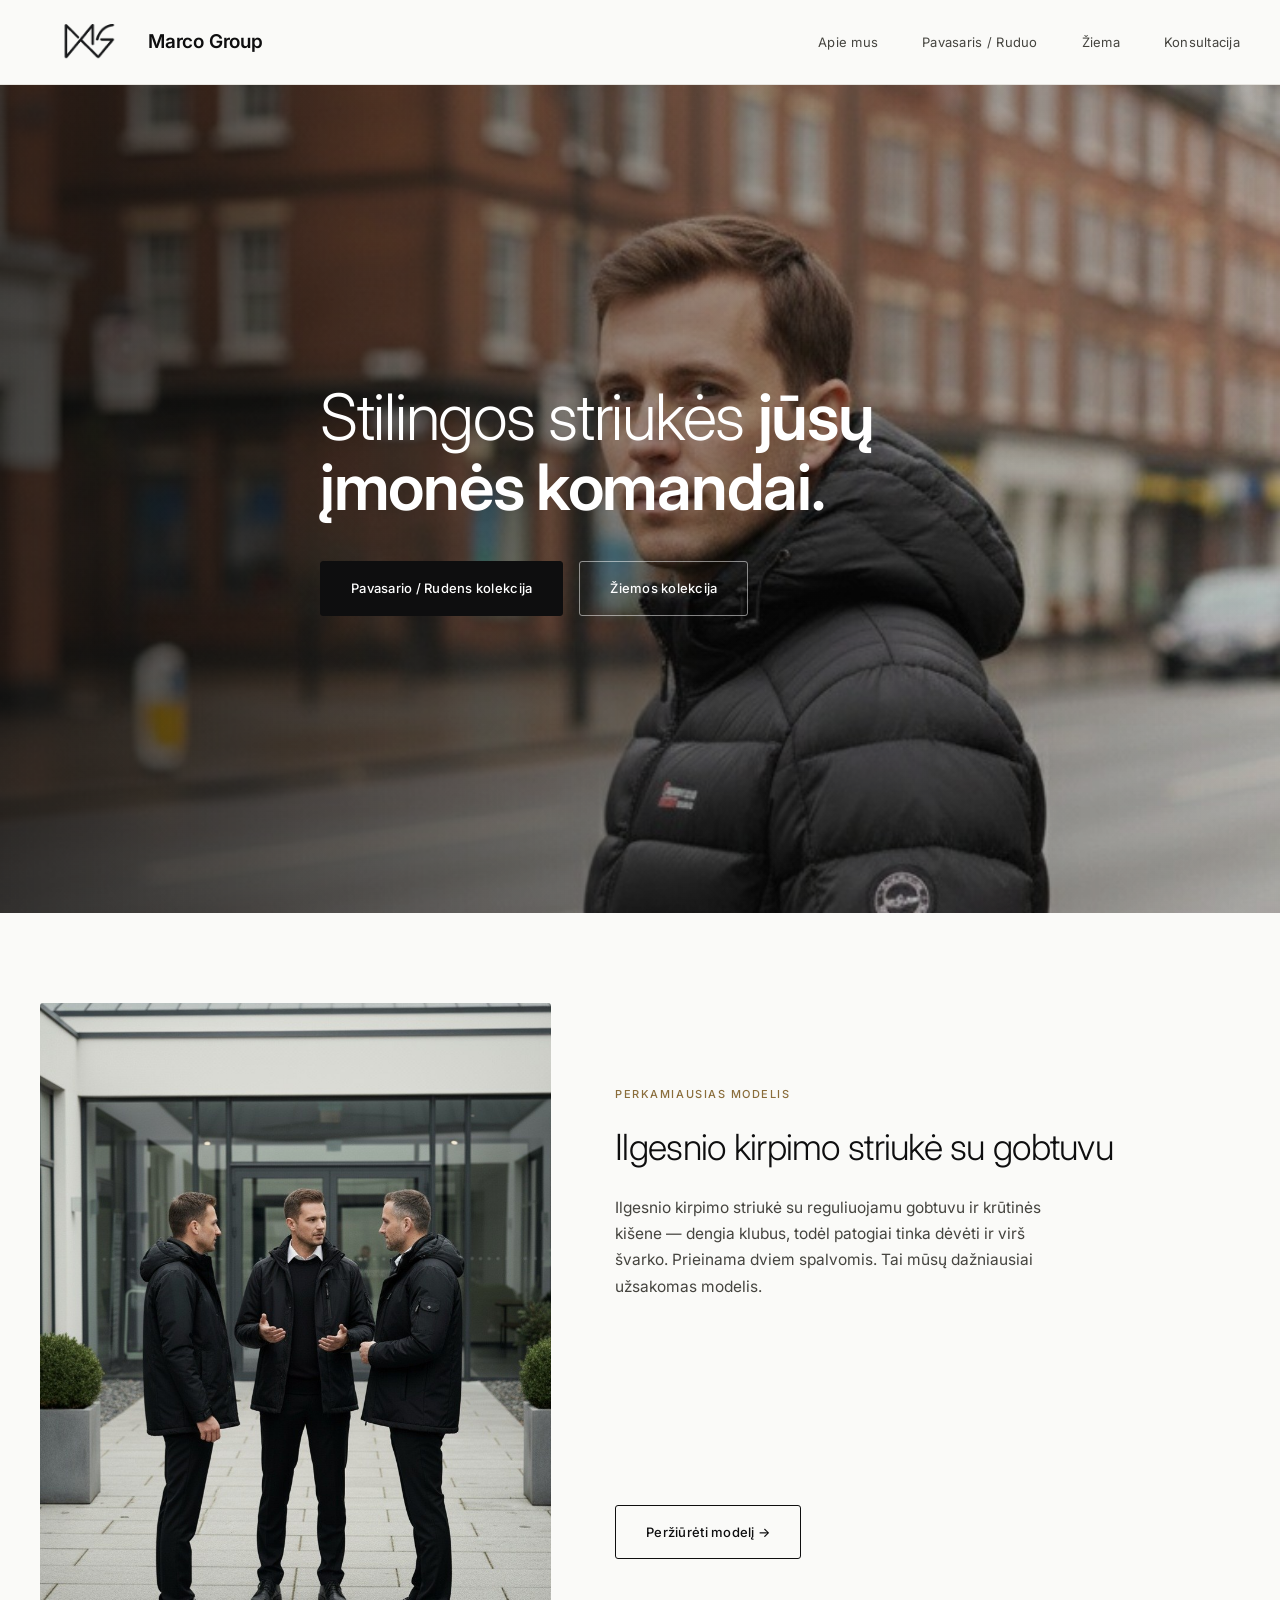
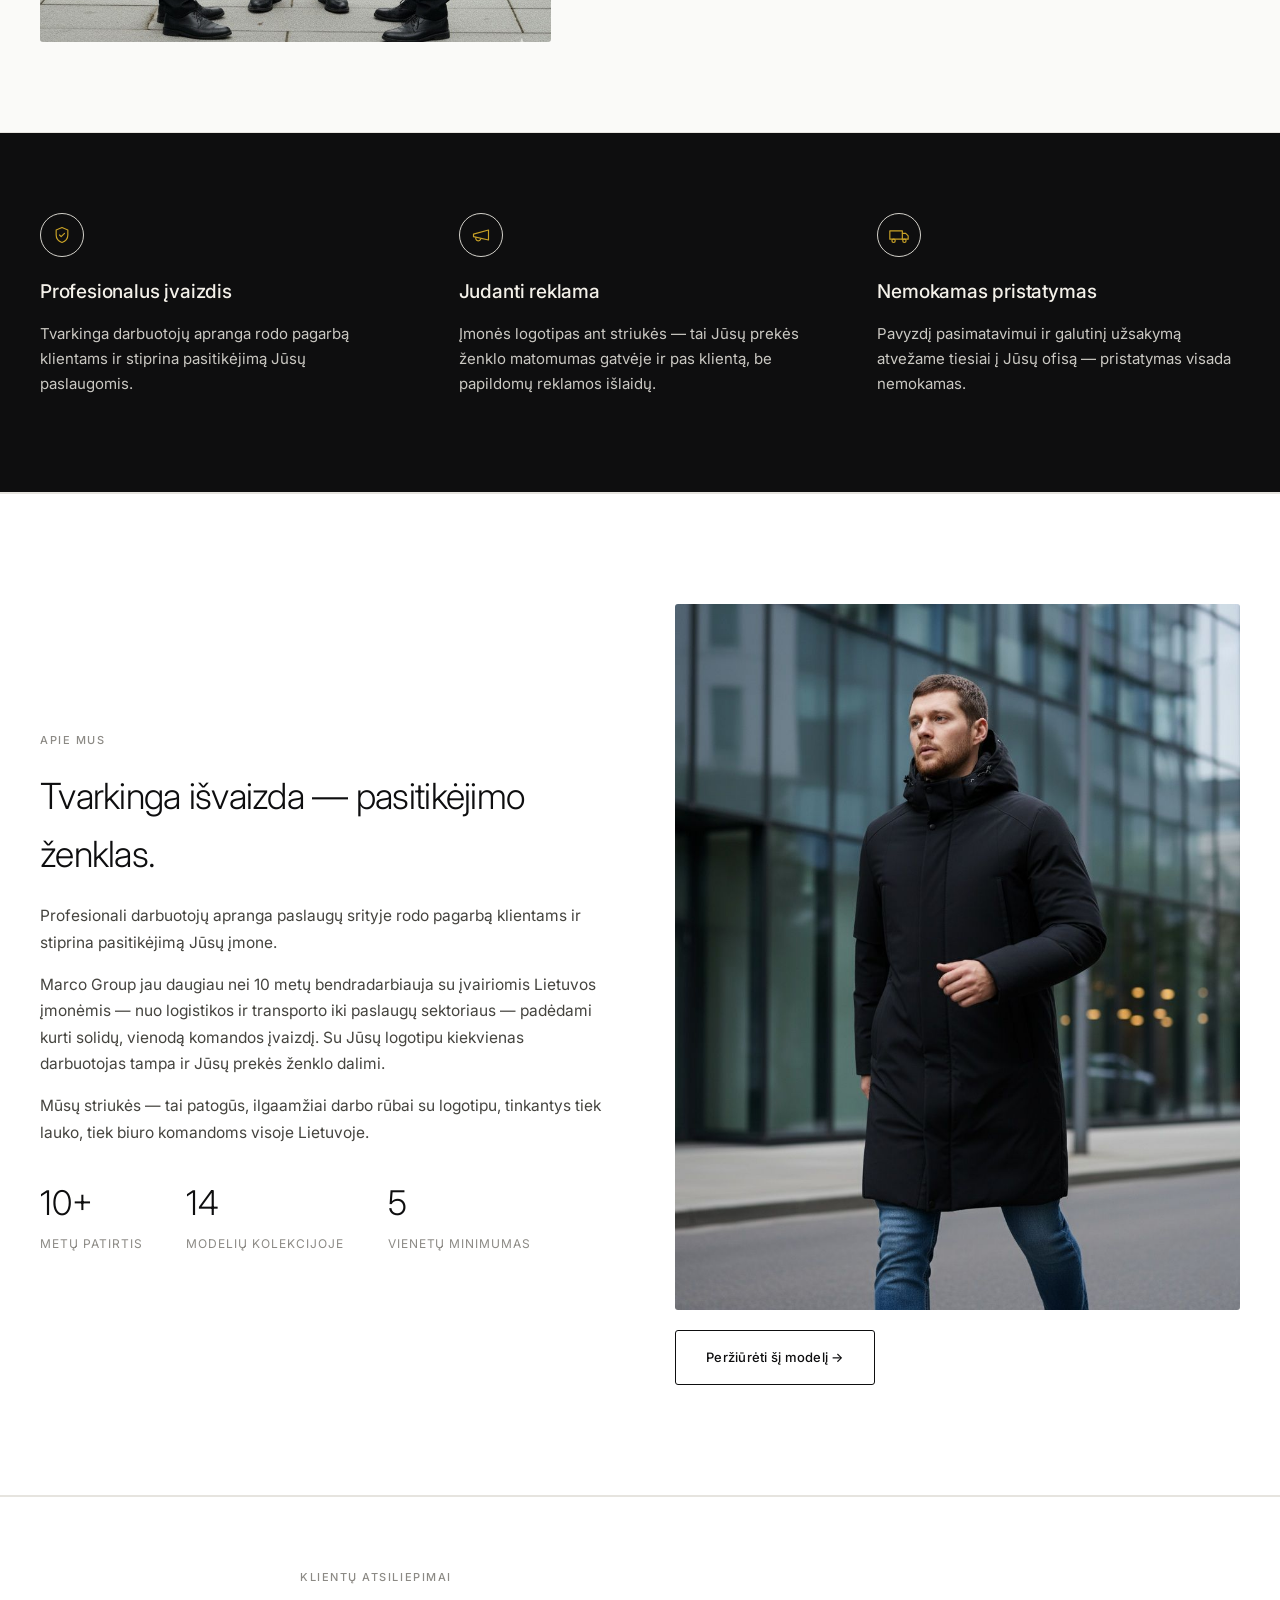
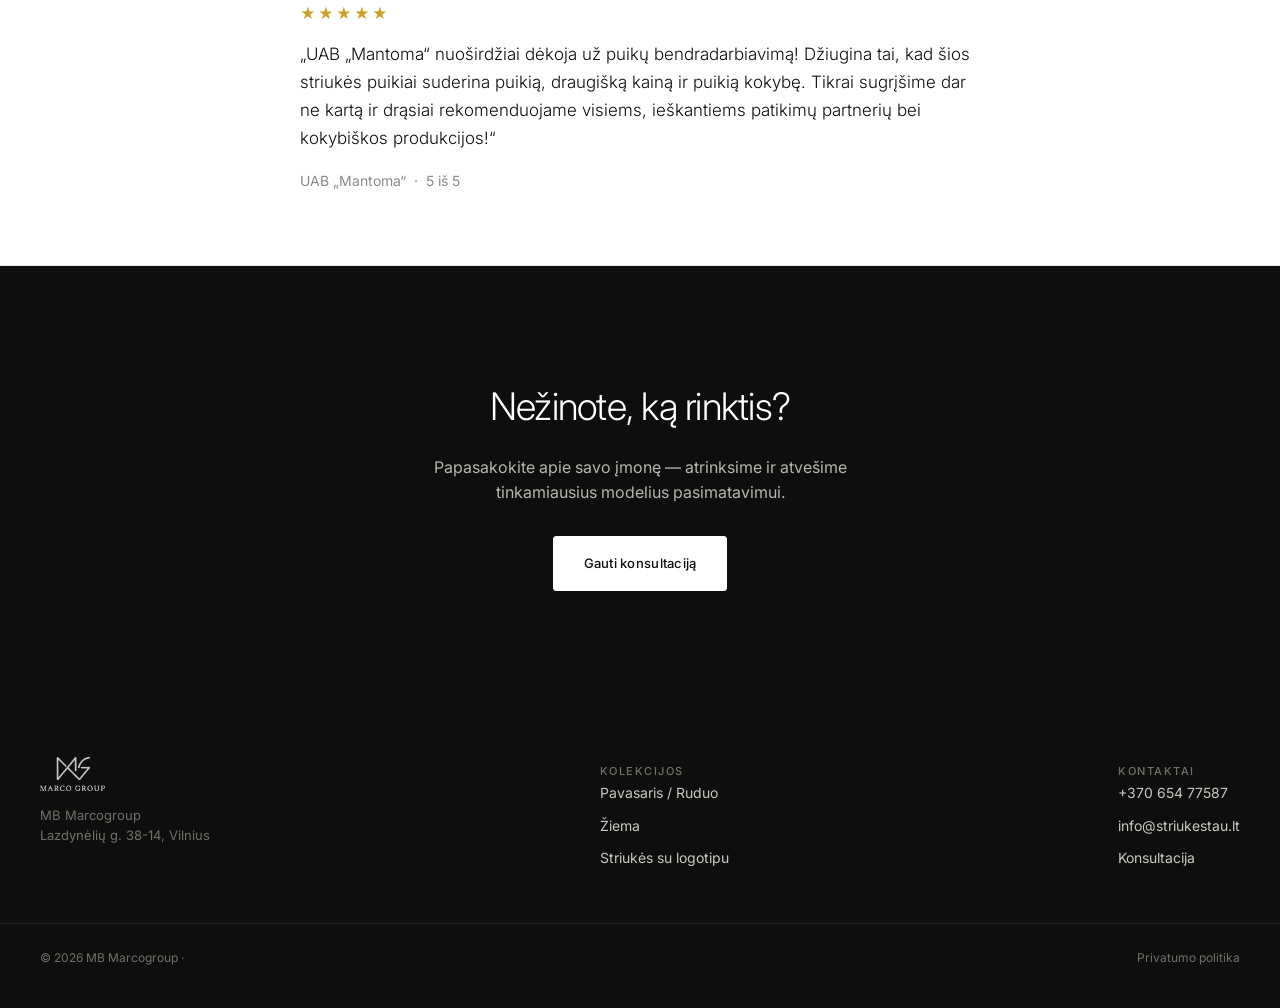
==== commit cce820a0: "Add files via upload" ====
--- a/index.html
+++ b/index.html
@@ -16,8 +16,8 @@
 <link href="https://fonts.googleapis.com/css2?family=Inter:wght@300;400;500;600&display=swap" rel="stylesheet">
 <link rel="stylesheet" href="1.css">
 <style>
-/* Pranašumų blokas ant tamsaus (ne juodo) šiek tiek šviesesnio šilto grafito fono */
-.values { background: #4B463F !important; color: #F4F1EA !important; }
+/* Pranašumų blokas ant tamsaus (ne juodo) pilkai juodo fono (suderintas su apatiniu bloku) */
+.values { background: #222221 !important; color: #F4F1EA !important; }
 .values .value-block { background: transparent !important; border-color: rgba(244,241,234,.16) !important; }
 .values .value-block h3 { color: #F4F1EA !important; }
 .values .value-block p { color: rgba(244,241,234,.82) !important; }
@@ -179,5 +179,20 @@
 </footer>
 
 <script src="6.js"></script>
+<script>
+/* Pranašumų bloko fonas paimamas iš apatinio tamsaus bloko, kad spalvos tiksliai sutaptų */
+(function () {
+  var v = document.querySelector('.values');
+  if (!v) return;
+  function bg(sel) {
+    var e = document.querySelector(sel);
+    if (!e) return null;
+    var c = getComputedStyle(e).backgroundColor;
+    return (c && c !== 'rgba(0, 0, 0, 0)' && c !== 'transparent') ? c : null;
+  }
+  var c = bg('.contact-strip') || bg('footer');
+  if (c) v.style.setProperty('background', c, 'important');
+})();
+</script>
 </body>
 </html>
